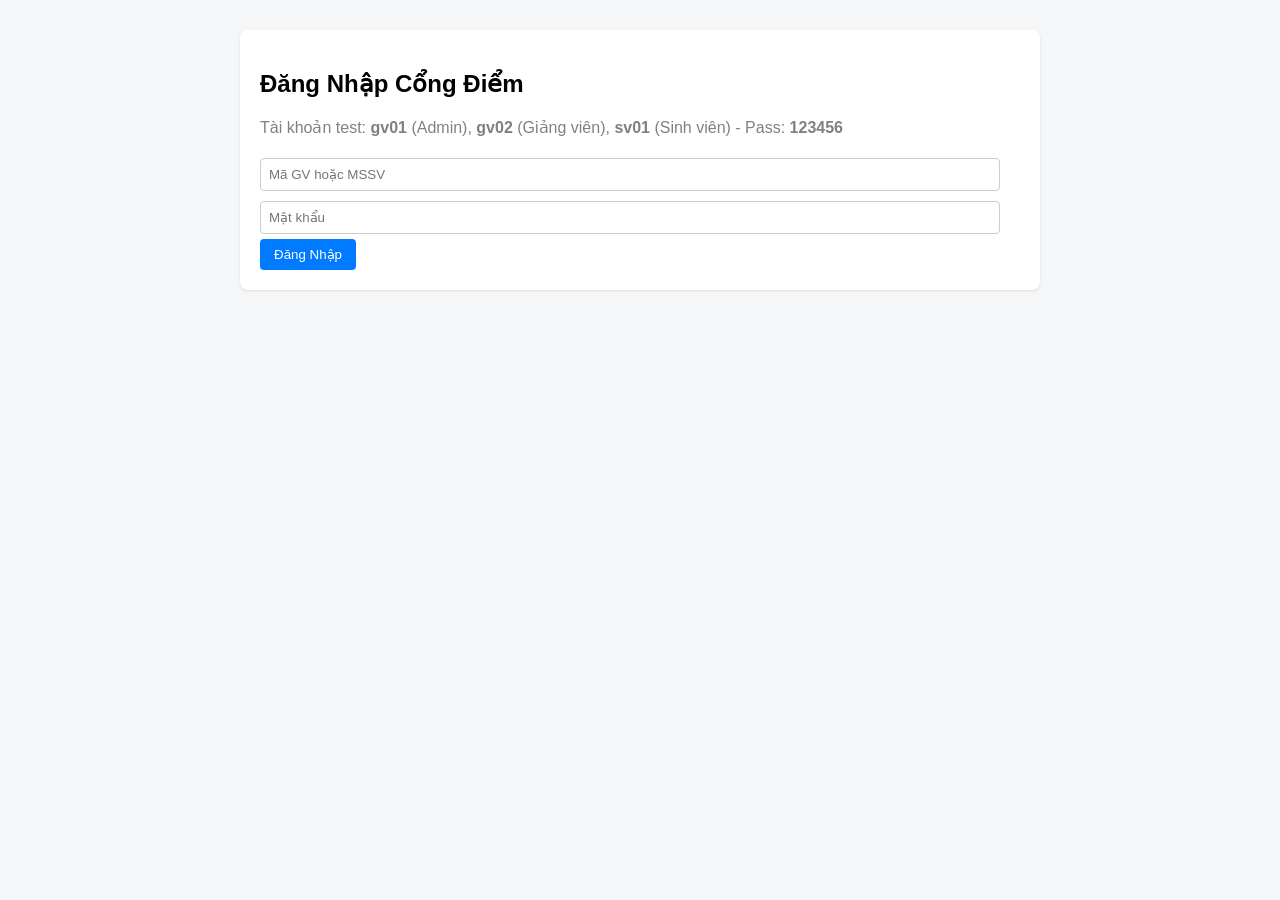
==== templates/index.html @ ce95b980 "haha" ====
<!DOCTYPE html>
<html lang="vi">
<head>
    <meta charset="UTF-8">
    <title>Quản Lý Điểm Sinh Viên</title>
    <style>
        body { font-family: Arial, sans-serif; margin: 30px auto; max-width: 800px; background: #f4f6f8; }
        .the { background: white; padding: 20px; margin-bottom: 20px; border-radius: 8px; box-shadow: 0 1px 3px rgba(0,0,0,0.1); }
        input, select { padding: 8px; margin: 5px 0; border: 1px solid #ccc; border-radius: 4px; }
        button { padding: 8px 14px; background: #007bff; color: white; border: none; border-radius: 4px; cursor: pointer; }
        button:hover { background: #0056b3; }
        .nut-do { background: #dc3545; }
        .nut-do:hover { background: #bd2130; }
        table { width: 100%; border-collapse: collapse; margin-top: 15px; }
        th, td { border: 1px solid #ddd; padding: 10px; text-align: left; }
        th { background: #f8f9fa; }
        .an { display: none; }
        .topbar { display: flex; justify-content: space-between; align-items: center; }
    </style>
</head>
<body>

    <!-- 1. MÀN HÌNH ĐĂNG NHẬP -->
    <div id="box-dang-nhap" class="the">
        <h2>Đăng Nhập Cổng Điểm</h2>
        <p style="color: gray;">Tài khoản test: <b>gv01</b> (Admin), <b>gv02</b> (Giảng viên), <b>sv01</b> (Sinh viên) - Pass: <b>123456</b></p>
        <input type="text" id="tk" placeholder="Mã GV hoặc MSSV" style="width: 95%;"><br>
        <input type="password" id="mk" placeholder="Mật khẩu" style="width: 95%;"><br>
        <button onclick="dangNhap()">Đăng Nhập</button>
    </div>

    <!-- 2. PHẦN HIỂN THỊ SAU KHI ĐĂNG NHẬP -->
    <div id="box-chinh" class="an">
        <div class="the topbar">
            <div>Xin chào: <b id="ten-nguoi-dung"></b> (<span id="vai-tro-hien-thi"></span>)</div>
            <button class="nut-do" onclick="dangXuat()">Đăng Xuất</button>
        </div>

        <!-- Giao diện của Sinh viên -->
        <div id="vung-sinh-vien" class="the an">
            <h3>Bảng Điểm Cá Nhân Của Bạn</h3>
            <table>
                <thead>
                    <tr><th>Mã Môn</th><th>Tên Môn Học</th><th>Điểm Tổng Kết</th></tr>
                </thead>
                <tbody id="bang-diem-sv"></tbody>
            </table>
        </div>

        <!-- Giao diện của Giảng viên -->
        <div id="vung-giang-vien" class="an">
            
            <!-- Chỉ Quản trị viên mới thấy phần Thêm Sinh Viên này -->
            <div id="vung-admin" class="the an">
                <h3>Quản Trị: Thêm Sinh Viên Mới</h3>
                <input type="text" id="admin-ma" placeholder="Mã SV (vd: sv04)">
                <input type="text" id="admin-ten" placeholder="Họ và tên">
                <input type="text" id="admin-lop" placeholder="Lớp">
                <button onclick="adminThemSV()">Thêm</button>

                <h4 style="margin-top: 15px;">Danh Sách Sinh Viên</h4>
                <table>
                    <thead><tr><th>Mã SV</th><th>Họ Tên</th><th>Lớp</th><th>Xóa</th></tr></thead>
                    <tbody id="bang-admin-sv"></tbody>
                </table>
            </div>

            <!-- Giảng viên nào cũng dùng được phần Nhập Điểm này -->
            <div class="the">
                <h3>Vào Điểm Theo Lớp</h3>
                Chọn lớp học:
                <select id="chon-lop" onchange="taiDiemTheoLop()"></select>

                <table>
                    <thead>
                        <tr><th>Mã SV</th><th>Họ Tên</th><th>Điểm (0-10)</th><th>Thao Tác</th></tr>
                    </thead>
                    <tbody id="bang-nhap-diem"></tbody>
                </table>
            </div>

        </div>
    </div>

    <!-- CODE XỬ LÝ FETCH API VỚI .THEN() -->
    <script>
        // 1. ĐĂNG NHẬP
        function dangNhap() {
            var tk = document.getElementById("tk").value;
            var mk = document.getElementById("mk").value;

            fetch("/api/dang-nhap", {
                method: "POST",
                headers: { "Content-Type": "application/json" },
                body: JSON.stringify({ tai_khoan: tk, mat_khau: mk })
            })
            .then(function(res) { return res.json(); })
            .then(function(data) {
                if (data.ok) {
                    hienThiGiaoDien(data);
                } else {
                    alert(data.tin_nhan);
                }
            });
        }

        // 2. ĐĂNG XUẤT
        function dangXuat() {
            fetch("/api/dang-xuat", { method: "POST" })
            .then(function() {
                location.reload();
            });
        }

        // 3. HIỂN THỊ MÀN HÌNH THEO VAI TRÒ
        function hienThiGiaoDien(user) {
            document.getElementById("box-dang-nhap").classList.add("an");
            document.getElementById("box-chinh").classList.remove("an");
            document.getElementById("ten-nguoi-dung").innerText = user.ten;
            document.getElementById("vai-tro-hien-thi").innerText = user.vai_tro;

            if (!user.la_gv) {
                // Là Sinh viên -> Chỉ hiển thị bảng điểm
                document.getElementById("vung-sinh-vien").classList.remove("an");
                taiDiemSinhVien();
            } else {
                // Là Giảng viên
                document.getElementById("vung-giang-vien").classList.remove("an");
                if (user.vai_tro === "quan_tri") {
                    document.getElementById("vung-admin").classList.remove("an");
                    adminTaiDS();
                }
                taiDanhSachLop();
            }
        }

        // 4. SINH VIÊN XEM ĐIỂM
        function taiDiemSinhVien() {
            fetch("/api/sv-xem-diem")
            .then(function(res) { return res.json(); })
            .then(function(danhSach) {
                var tbody = document.getElementById("bang-diem-sv");
                tbody.innerHTML = "";
                danhSach.forEach(function(mon) {
                    tbody.innerHTML += "<tr><td>" + mon.ma_mon + "</td><td>" + mon.ten_mon + "</td><td style='color:blue; font-weight:bold;'>" + mon.diem + "</td></tr>";
                });
            });
        }

        // 5. GIẢNG VIÊN TẢI DANH SÁCH LỚP VÀO SELECT
        function taiDanhSachLop() {
            fetch("/api/gv-lop-hoc")
            .then(function(res) { return res.json(); })
            .then(function(danhSach) {
                var select = document.getElementById("chon-lop");
                select.innerHTML = "<option value=''>-- Chọn lớp --</option>";
                danhSach.forEach(function(lop) {
                    select.innerHTML += "<option value='" + lop.id + "'>" + lop.ma_mon + " - " + lop.ten_mon + "</option>";
                });
            });
        }

        // 6. GIẢNG VIÊN TẢI DANH SÁCH SINH VIÊN ĐỂ NHẬP ĐIỂM
        function taiDiemTheoLop() {
            var lopId = document.getElementById("chon-lop").value;
            if (!lopId) return;

            fetch("/api/gv-bang-diem-lop?lop_id=" + lopId)
            .then(function(res) { return res.json(); })
            .then(function(danhSach) {
                var tbody = document.getElementById("bang-nhap-diem");
                tbody.innerHTML = "";
                danhSach.forEach(function(sv) {
                    tbody.innerHTML += "<tr>" +
                        "<td>" + sv.ma_sv + "</td>" +
                        "<td>" + sv.ten_sv + "</td>" +
                        "<td><input type='number' step='0.1' id='diem-" + sv.sv_id + "' value='" + sv.diem + "' style='width:60px;'></td>" +
                        "<td><button onclick='luuDiem(" + sv.sv_id + ", " + lopId + ")'>Lưu</button></td>" +
                    "</tr>";
                });
            });
        }

        // 7. LƯU ĐIỂM
        function luuDiem(svId, lopId) {
            var diemMoi = document.getElementById("diem-" + svId).value;
            if (diemMoi === "") {
                alert("Hãy nhập điểm!");
                return;
            }

            fetch("/api/gv-luu-diem", {
                method: "POST",
                headers: { "Content-Type": "application/json" },
                body: JSON.stringify({ sv_id: svId, lop_id: lopId, diem: diemMoi })
            })
            .then(function(res) { return res.json(); })
            .then(function(data) {
                alert(data.tin_nhan);
            });
        }

        // 8. ADMIN: TẢI BẢNG VÀ THÊM/XÓA SINH VIÊN
        function adminTaiDS() {
            fetch("/api/admin-sinh-vien")
            .then(function(res) { return res.json(); })
            .then(function(danhSach) {
                var tbody = document.getElementById("bang-admin-sv");
                tbody.innerHTML = "";
                danhSach.forEach(function(sv) {
                    tbody.innerHTML += "<tr>" +
                        "<td>" + sv.ma_sv + "</td>" +
                        "<td>" + sv.name + "</td>" +
                        "<td>" + sv.lop + "</td>" +
                        "<td><button class='nut-do' onclick='adminXoaSV(" + sv.id + ")'>Xóa</button></td>" +
                    "</tr>";
                });
            });
        }

        function adminThemSV() {
            var ma = document.getElementById("admin-ma").value;
            var ten = document.getElementById("admin-ten").value;
            var lop = document.getElementById("admin-lop").value;

            fetch("/api/admin-sinh-vien", {
                method: "POST",
                headers: { "Content-Type": "application/json" },
                body: JSON.stringify({ ma_sv: ma, name: ten, lop: lop })
            })
            .then(function(res) { return res.json(); })
            .then(function(data) {
                alert(data.tin_nhan);
                adminTaiDS();
            });
        }

        function adminXoaSV(id) {
            if (!confirm("Bạn muốn xóa sinh viên này?")) return;
            fetch("/api/admin-sinh-vien?id=" + id, { method: "DELETE" })
            .then(function(res) { return res.json(); })
            .then(function(data) {
                alert(data.tin_nhan);
                adminTaiDS();
            });
        }
    </script>
</body>
</html>
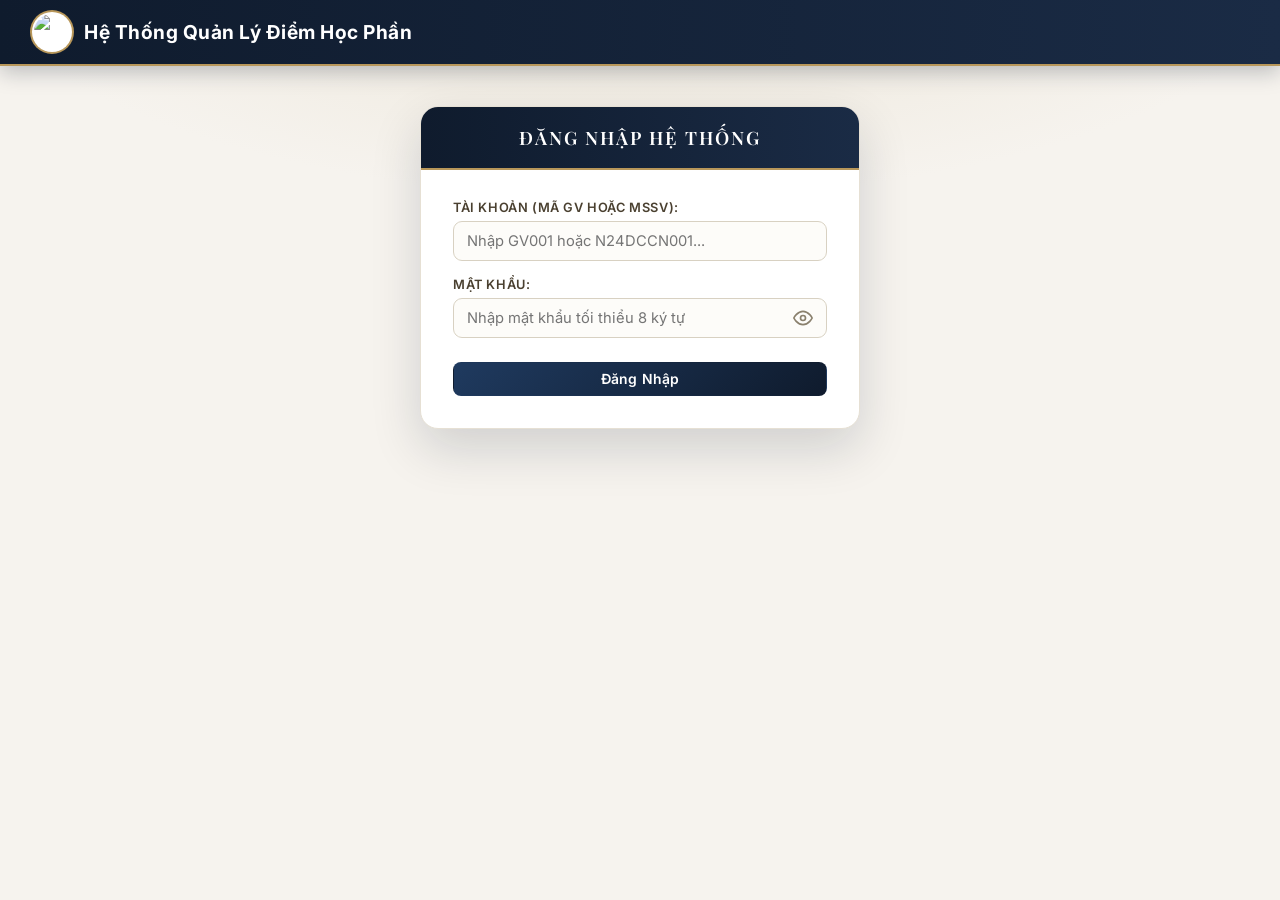
==== commit 5fd982f1: "sua data" ====
--- a/templates/index.html
+++ b/templates/index.html
@@ -2,246 +2,1035 @@
 <html lang="vi">
 <head>
     <meta charset="UTF-8">
-    <title>Quản Lý Điểm Sinh Viên</title>
+    <meta name="viewport" content="width=device-width, initial-scale=1.0">
+    <title>Hệ Thống Quản Lý Điểm Học Phần</title>
+    <link rel="icon" type="image/png" href="/Logo_PTIT_University.png">
+    <link rel="preconnect" href="https://fonts.googleapis.com">
+    <link rel="preconnect" href="https://fonts.gstatic.com" crossorigin>
+    <link href="https://fonts.googleapis.com/css2?family=Inter:wght@400;500;600;700&family=Playfair+Display:wght@600;700&display=swap" rel="stylesheet">
     <style>
-        body { font-family: Arial, sans-serif; margin: 30px auto; max-width: 800px; background: #f4f6f8; }
-        .the { background: white; padding: 20px; margin-bottom: 20px; border-radius: 8px; box-shadow: 0 1px 3px rgba(0,0,0,0.1); }
-        input, select { padding: 8px; margin: 5px 0; border: 1px solid #ccc; border-radius: 4px; }
-        button { padding: 8px 14px; background: #007bff; color: white; border: none; border-radius: 4px; cursor: pointer; }
-        button:hover { background: #0056b3; }
-        .nut-do { background: #dc3545; }
-        .nut-do:hover { background: #bd2130; }
-        table { width: 100%; border-collapse: collapse; margin-top: 15px; }
-        th, td { border: 1px solid #ddd; padding: 10px; text-align: left; }
-        th { background: #f8f9fa; }
-        .an { display: none; }
-        .topbar { display: flex; justify-content: space-between; align-items: center; }
+        :root {
+            --navy: #0f1b2d; --navy-2: #1a2b45; --accent: #1f3a5f; --gold: #b8975a; --gold-2: #d4b87e;
+            --ivory: #f6f3ee; --line: #e6e0d4; --ink: #22262e; --muted: #7a7f89;
+            --serif: "Playfair Display", Georgia, "Times New Roman", serif;
+            --sans: "Inter", -apple-system, BlinkMacSystemFont, "Segoe UI", Roboto, Arial, sans-serif;
+        }
+        * { box-sizing: border-box; margin: 0; padding: 0; font-family: var(--sans); }
+        body { background: radial-gradient(1200px 500px at 50% -100px, #e9e2d3 0%, var(--ivory) 60%); color: var(--ink); min-height: 100vh; -webkit-font-smoothing: antialiased; }
+        h2, h3, .card-header, .navbar-brand, .notice-title { font-family: var(--serif) !important; font-variant-numeric: lining-nums; font-feature-settings: "lnum" 1; letter-spacing: .3px; }
+        h2 { color: var(--navy) !important; }
+
+        /* NAVBAR */
+        .navbar { background: linear-gradient(90deg, var(--navy), var(--navy-2)); color: #fff; padding: 12px 32px; display: flex; justify-content: space-between; align-items: center; gap: 16px; flex-wrap: wrap; border-bottom: 2px solid var(--gold); box-shadow: 0 6px 20px rgba(15,27,45,.25); }
+        .navbar-brand { font-family: var(--serif); font-size: 1.2rem; font-weight: 700; letter-spacing: .5px; display: flex; align-items: center; gap: 12px; }
+        .navbar-logo { width: 40px; height: 40px; object-fit: contain; background: #fff; border-radius: 50%; padding: 2px; box-shadow: 0 0 0 2px var(--gold); }
+        .nav-links, .user-panel { display: flex; gap: 10px; align-items: center; flex-wrap: wrap; }
+        #userTen { color: var(--gold-2); }
+
+        /* NÚT */
+        .btn { padding: 8px 18px; border-radius: 8px; border: 1px solid transparent; font-size: .87rem; font-weight: 600; cursor: pointer; text-decoration: none; display: inline-flex; align-items: center; justify-content: center; gap: 6px; transition: all .2s ease; letter-spacing: .2px; }
+        .btn:hover { transform: translateY(-1px); box-shadow: 0 6px 14px rgba(15,27,45,.18); }
+        .btn:active { transform: translateY(0); }
+        .btn-primary { background: linear-gradient(135deg, var(--accent), var(--navy)); color: #fff; }
+        .btn-success { background: linear-gradient(135deg, #3a8a68, #2a6b50); color: #fff; }
+        .btn-danger { background: linear-gradient(135deg, #b4443c, #8f2f29); color: #fff; }
+        .btn-warning { background: linear-gradient(135deg, var(--gold-2), var(--gold)); color: #241c0b; }
+        .btn-secondary { background: #8a8f99; color: #fff; }
+        .btn-outline-light { border-color: rgba(255,255,255,.4); color: #f4efe3; background: transparent; }
+        .btn-outline-light:hover { background: rgba(255,255,255,.1); }
+        .btn-outline-secondary { border-color: #cfc8b8; color: #4a4f59; background: #fff; }
+        .btn-outline-danger { border-color: #b4443c; color: #b4443c; background: transparent; }
+        .btn-outline-primary { border-color: var(--accent); color: var(--accent); background: transparent; }
+        .btn-sm { padding: 5px 12px; font-size: .78rem; }
+
+        /* BADGE */
+        .badge { padding: 4px 11px; border-radius: 999px; font-size: .72rem; font-weight: 600; display: inline-block; letter-spacing: .3px; }
+        .badge-admin { background: linear-gradient(135deg, var(--gold-2), var(--gold)); color: #241c0b; }
+        .badge-teacher { background: rgba(255,255,255,.16); color: #fff; border: 1px solid rgba(255,255,255,.3); }
+        .badge-student { background: #ece6d8; color: #4a4030; }
+        .badge-active { background: #dcefe5; color: #22694b; }
+        .badge-done { background: #ebe8e1; color: #575a62; }
+
+        .container { max-width: 1200px; margin: 32px auto; padding: 0 20px; }
+
+        /* CARD */
+        .card { background: #fff; border-radius: 14px; box-shadow: 0 8px 28px rgba(15,27,45,.08); margin-bottom: 22px; border: 1px solid var(--line); overflow: hidden; }
+        .card-header { padding: 14px 22px; background: linear-gradient(90deg, var(--navy), var(--navy-2)); color: #fff; font-family: var(--serif); font-size: 1.05rem; font-weight: 600; letter-spacing: .5px; display: flex; justify-content: space-between; align-items: center; border-bottom: 2px solid var(--gold); }
+        .card-body { padding: 22px; }
+        .login-card { border: 1px solid var(--line); box-shadow: 0 20px 50px rgba(15,27,45,.16); border-radius: 18px; }
+        .login-head { justify-content: center; padding: 18px; font-size: 1.15rem; letter-spacing: 2px; }
+        .login-card .card-body { padding: 30px 32px 32px; }
+
+        /* LỚP HỌC */
+        .class-grid { display: grid; grid-template-columns: repeat(auto-fill, minmax(320px, 1fr)); gap: 24px; }
+        .class-card { background: #fff; border: 1px solid var(--line); border-top: 3px solid var(--gold); border-radius: 14px; padding: 24px 22px; text-align: center; box-shadow: 0 6px 20px rgba(15,27,45,.07); cursor: pointer; transition: transform .2s ease, box-shadow .2s ease; }
+        .class-card:hover { transform: translateY(-4px); box-shadow: 0 16px 34px rgba(15,27,45,.15); }
+        .class-card h3 { color: var(--navy) !important; font-size: 1.3rem; font-weight: 700; }
+
+        /* BẢNG */
+        .table-responsive { overflow-x: auto; }
+        table { width: 100%; border-collapse: collapse; font-size: .9rem; text-align: center; }
+        th, td { padding: 13px 14px; border-bottom: 1px solid #eee8db; border-left: 0; border-right: 0; border-top: 0; vertical-align: middle; }
+        thead { background: #f3eee2; }
+        th { font-size: .74rem; text-transform: uppercase; letter-spacing: 1px; color: #5a4d33; font-weight: 700; border-bottom: 2px solid var(--gold-2); }
+        tbody tr { transition: background .15s; }
+        tbody tr:hover { background: #faf7f0; }
+
+        /* INPUT */
+        .form-control, .form-select { padding: 10px 13px; border: 1px solid #d8d1c2; border-radius: 9px; font-size: .92rem; width: 100%; outline: none; background: #fdfcf9; transition: all .2s; }
+        .form-control:focus, .form-select:focus { border-color: var(--gold); box-shadow: 0 0 0 3px rgba(184,151,90,.22); background: #fff; }
+        .password-wrap { position: relative; }
+        .password-wrap .form-control { padding-right: 46px; }
+        .toggle-password { color: #5a4d33; display: flex; align-items: center; justify-content: center; position: absolute; right: 8px; top: 50%; transform: translateY(-50%); border: 0; background: transparent; cursor: pointer; width: 32px; height: 32px; font-size: 1.05rem; opacity: .7; }
+        .toggle-password:hover { opacity: 1; }
+        input[type="password"]::-ms-reveal, input[type="password"]::-ms-clear { display: none !important; }
+        input[type="password"]::-webkit-credentials-auto-fill-button { display: none !important; }
+        .password-rules { margin-top: 8px; font-size: .82rem; line-height: 1.6; }
+        .password-rule { display: block; }
+        .password-rule.valid { color: #2a7a56; font-weight: 600; }
+        .password-rule.invalid { color: #b4443c; font-weight: 600; }
+        .password-rule::before { content: "✗ "; }
+        .password-rule.valid::before { content: "✓ "; }
+        .grade-input { width: 84px; text-align: center; font-weight: 700; margin: 0 auto; display: block; }
+
+        /* MODAL */
+        .modal-overlay { position: fixed; inset: 0; background: rgba(15,27,45,.55); backdrop-filter: blur(4px); display: flex; align-items: center; justify-content: center; z-index: 1000; animation: fadeIn .2s ease; }
+        .modal-box { background: #fff; width: 90%; max-width: 480px; border-radius: 16px; overflow: hidden; box-shadow: 0 24px 60px rgba(0,0,0,.35); animation: popIn .25s ease; }
+        .modal-header { padding: 15px 22px; background: linear-gradient(90deg, var(--navy), var(--navy-2)); color: #fff; display: flex; justify-content: space-between; align-items: center; font-family: var(--serif); font-weight: 600; border-bottom: 2px solid var(--gold); }
+        .modal-close { background: none; border: none; color: #fff; font-size: 1.4rem; cursor: pointer; }
+        .modal-body { padding: 22px; }
+        .modal-footer { padding: 14px 22px; background: #faf7f0; border-top: 1px solid var(--line); display: flex; justify-content: flex-end; gap: 10px; }
+        .form-group { margin-bottom: 16px; text-align: left; }
+        .form-group label { display: block; margin-bottom: 6px; font-weight: 600; font-size: .8rem; color: #4a4030; text-transform: uppercase; letter-spacing: .6px; }
+        .d-none { display: none !important; }
+
+        /* THÔNG BÁO */
+        .notice-box { max-width: 400px; text-align: center; padding: 30px 28px 24px; border-top: 4px solid var(--gold); }
+        .notice-icon { width: 58px; height: 58px; border-radius: 50%; margin: 0 auto 14px; display: flex; align-items: center; justify-content: center; font-size: 1.6rem; font-weight: 700; color: #fff; background: var(--accent); box-shadow: 0 6px 16px rgba(15,27,45,.25); }
+        .notice-icon.success { background: linear-gradient(135deg, #3a8a68, #2a6b50); }
+        .notice-icon.error { background: linear-gradient(135deg, #c4544b, #8f2f29); }
+        .notice-icon.info { background: linear-gradient(135deg, var(--accent), var(--navy)); }
+        .notice-title { font-family: var(--serif); font-size: 1.3rem; font-weight: 700; color: var(--navy); letter-spacing: 1.5px; margin-bottom: 8px; }
+        .notice-msg { color: #4b505a; font-size: .95rem; line-height: 1.6; margin-bottom: 22px; }
+        .notice-actions { display: flex; gap: 10px; justify-content: center; }
+        .notice-actions .btn { min-width: 110px; }
+        @keyframes fadeIn { from { opacity: 0; } to { opacity: 1; } }
+        @keyframes popIn { from { opacity: 0; transform: translateY(12px) scale(.97); } to { opacity: 1; transform: none; } }
     </style>
 </head>
 <body>
 
-    <!-- 1. MÀN HÌNH ĐĂNG NHẬP -->
-    <div id="box-dang-nhap" class="the">
-        <h2>Đăng Nhập Cổng Điểm</h2>
-        <p style="color: gray;">Tài khoản test: <b>gv01</b> (Admin), <b>gv02</b> (Giảng viên), <b>sv01</b> (Sinh viên) - Pass: <b>123456</b></p>
-        <input type="text" id="tk" placeholder="Mã GV hoặc MSSV" style="width: 95%;"><br>
-        <input type="password" id="mk" placeholder="Mật khẩu" style="width: 95%;"><br>
-        <button onclick="dangNhap()">Đăng Nhập</button>
-    </div>
-
-    <!-- 2. PHẦN HIỂN THỊ SAU KHI ĐĂNG NHẬP -->
-    <div id="box-chinh" class="an">
-        <div class="the topbar">
-            <div>Xin chào: <b id="ten-nguoi-dung"></b> (<span id="vai-tro-hien-thi"></span>)</div>
-            <button class="nut-do" onclick="dangXuat()">Đăng Xuất</button>
+    <!-- NAVBAR DÙNG CHUNG -->
+    <header class="navbar">
+        <span class="navbar-brand">
+            <img src="/Logo_PTIT_University.png" alt="Logo PTIT" class="navbar-logo">
+            <span>Hệ Thống Quản Lý Điểm Học Phần</span>
+        </span>
+
+        <!-- Menu chức năng cho Admin (Đã bỏ phân công giảng dạy) -->
+        <nav id="navAdminControls" class="nav-links d-none">
+            <button class="btn btn-outline-light btn-sm" onclick="chuyenManHinh('viewDanhSachLop'); taiDanhSachLop();">Lớp Học Của Tôi</button>
+            <button class="btn btn-warning btn-sm" onclick="chuyenManHinh('viewQuanLyMonHoc'); taiDanhSachMonHoc();">Quản Lý Môn Học</button>
+            <button class="btn btn-warning btn-sm" onclick="chuyenManHinh('viewQuanLyLopHoc'); taiDanhSachQuanLyLop();">Quản Lý Lớp Học</button>
+        </nav>
+
+        <div id="userHeader" class="user-panel d-none">
+            <span id="userTen" style="font-weight: 600;"></span>
+            <span id="userBadge" class="badge"></span>
+            <button class="btn btn-outline-light btn-sm" onclick="moModal('modalDoiMatKhau')">Đổi mật khẩu</button>
+            <button class="btn btn-danger btn-sm" onclick="dangXuat()">Đăng Xuất</button>
         </div>
-
-        <!-- Giao diện của Sinh viên -->
-        <div id="vung-sinh-vien" class="the an">
-            <h3>Bảng Điểm Cá Nhân Của Bạn</h3>
-            <table>
-                <thead>
-                    <tr><th>Mã Môn</th><th>Tên Môn Học</th><th>Điểm Tổng Kết</th></tr>
-                </thead>
-                <tbody id="bang-diem-sv"></tbody>
-            </table>
-        </div>
-
-        <!-- Giao diện của Giảng viên -->
-        <div id="vung-giang-vien" class="an">
-            
-            <!-- Chỉ Quản trị viên mới thấy phần Thêm Sinh Viên này -->
-            <div id="vung-admin" class="the an">
-                <h3>Quản Trị: Thêm Sinh Viên Mới</h3>
-                <input type="text" id="admin-ma" placeholder="Mã SV (vd: sv04)">
-                <input type="text" id="admin-ten" placeholder="Họ và tên">
-                <input type="text" id="admin-lop" placeholder="Lớp">
-                <button onclick="adminThemSV()">Thêm</button>
-
-                <h4 style="margin-top: 15px;">Danh Sách Sinh Viên</h4>
-                <table>
-                    <thead><tr><th>Mã SV</th><th>Họ Tên</th><th>Lớp</th><th>Xóa</th></tr></thead>
-                    <tbody id="bang-admin-sv"></tbody>
-                </table>
-            </div>
-
-            <!-- Giảng viên nào cũng dùng được phần Nhập Điểm này -->
-            <div class="the">
-                <h3>Vào Điểm Theo Lớp</h3>
-                Chọn lớp học:
-                <select id="chon-lop" onchange="taiDiemTheoLop()"></select>
-
-                <table>
-                    <thead>
-                        <tr><th>Mã SV</th><th>Họ Tên</th><th>Điểm (0-10)</th><th>Thao Tác</th></tr>
-                    </thead>
-                    <tbody id="bang-nhap-diem"></tbody>
-                </table>
-            </div>
-
+    </header>
+
+    <main class="container">
+
+        <!-- 1. MÀN HÌNH ĐĂNG NHẬP -->
+        <section id="viewLogin" style="max-width: 440px; margin: 40px auto 0;">
+            <div class="card login-card">
+                <div class="card-header login-head">
+                    ĐĂNG NHẬP HỆ THỐNG
+                </div>
+                <div class="card-body">
+<form id="formDangNhap">
+                        <div class="form-group">
+                            <label>Tài khoản (Mã GV hoặc MSSV):</label>
+                            <input type="text" id="loginTk" class="form-control" placeholder="Nhập GV001 hoặc N24DCCN001..." required>
+                        </div>
+                        <div class="form-group">
+                            <label>Mật khẩu:</label>
+                            <div class="password-wrap">
+                                <input type="password" id="loginMk" class="form-control" placeholder="Nhập mật khẩu tối thiểu 8 ký tự" required>
+                                <button type="button" class="toggle-password" onclick="togglePassword('loginMk', this)" aria-label="Hiện mật khẩu"><svg viewBox="0 0 24 24" width="20" height="20" fill="none" stroke="currentColor" stroke-width="2" stroke-linecap="round" stroke-linejoin="round"><path d="M1 12s4-8 11-8 11 8 11 8-4 8-11 8-11-8-11-8z"/><circle cx="12" cy="12" r="3"/></svg></button>
+                            </div>
+                        </div>
+                        <button type="submit" class="btn btn-primary" style="width: 100%; margin-top: 8px;">Đăng Nhập</button>
+                    </form>
+                </div>
+            </div>
+        </section>
+
+        <!-- 2. MÀN HÌNH SINH VIÊN (CHỈ XEM ĐIỂM) -->
+        <section id="viewSinhVien" class="d-none">
+            <div class="card" style="border-left: 5px solid var(--accent);">
+                <div class="card-body">
+                    <h2 id="svHoTenTitle" style="color: var(--accent); margin-bottom: 6px;"></h2>
+                    <p style="color: var(--muted); font-size: 0.9rem;">
+                        MSSV: <strong id="svMssv"></strong> | Lớp: <span id="svLop" class="badge badge-student"></span>
+                    </p>
+                </div>
+            </div>
+
+            <div class="card">
+                <div class="card-header">Bảng Điểm Cá Nhân Tích Lũy</div>
+                <div class="table-responsive">
+                    <table>
+                        <thead>
+                            <tr>
+                                <th>Mã Môn</th>
+                                <th style="text-align: left;">Tên Môn Học</th>
+                                <th>Số TC</th>
+                                <th>Quá Trình (40%)</th>
+                                <th>Cuối Kỳ (60%)</th>
+                                <th>Tổng Kết</th>
+                                <th>Xếp Loại</th>
+                            </tr>
+                        </thead>
+                        <tbody id="bangDiemSvBody"></tbody>
+                    </table>
+                </div>
+            </div>
+        </section>
+
+        <!-- 3. MÀN HÌNH DANH SÁCH LỚP PHỤ TRÁCH -->
+        <section id="viewDanhSachLop" class="d-none">
+            <div style="text-align: center; margin-bottom: 24px;">
+                <h2 style="color: var(--accent); margin-bottom: 6px;">DANH SÁCH LỚP HỌC PHẦN PHỤ TRÁCH</h2>
+                <p style="color: var(--muted); font-size: 0.9rem;">Các lớp học phần bạn trực tiếp được phân công giảng dạy.</p>
+                <p style="margin-top: 6px;"><span class="badge badge-active">Học kỳ hiện tại: <b id="hocKyHienTai">...</b></span></p>
+            </div>
+            <div id="classList" class="class-grid"></div>
+        </section>
+
+        <!-- 4. SỔ ĐIỂM CHI TIẾT (CÓ TÌM KIẾM SINH VIÊN TỨC THỜI) -->
+        <section id="viewSoDiemLop" class="d-none">
+            <div style="margin-bottom: 14px;">
+                <button class="btn btn-outline-secondary btn-sm" onclick="quayLaiDanhSach()">
+                    ← Quay lại danh sách lớp
+                </button>
+            </div>
+
+            <div class="card" style="border-top: 3px solid var(--accent);">
+                <div class="card-body" style="display: flex; justify-content: space-between; align-items: center; flex-wrap: wrap; gap: 12px;">
+                    <div>
+                        <h2 style="color: var(--accent); margin-bottom: 4px;">Lớp: <span id="labelMaLop"></span></h2>
+                        <span class="badge badge-student" id="labelSiSo">0 Sinh viên</span>
+                        <span id="badgeTrangThaiLop" class="badge"></span>
+                    </div>
+                    <div style="display: flex; align-items: center; gap: 8px;">
+                        <label style="font-weight: 600; font-size: 0.9rem;">Môn Học:</label>
+                        <select id="selectMonHoc" class="form-select" style="width: auto; font-weight: 600;" onchange="doiMonHoc()"></select>
+                    </div>
+                </div>
+            </div>
+
+            <!-- THANH TÌM KIẾM SINH VIÊN TỨC THỜI TRONG LỚP -->
+            <div class="card" style="margin-bottom: 14px;">
+                <div class="card-body" style="padding: 10px 16px; display: flex; justify-content: space-between; align-items: center; flex-wrap: wrap; gap: 10px;">
+                    <div style="display: flex; gap: 8px; width: 100%; max-width: 480px;">
+                        <input type="text" id="searchInput" class="form-control"
+                               placeholder="Tìm nhanh sinh viên theo MSSV hoặc Họ tên..." oninput="timKiemSinhVien()">
+                    </div>
+                    <div style="font-size: 0.85rem; color: var(--muted);">
+                        Đang hiển thị: <b id="countHienThi" style="color: var(--accent);">0</b> sinh viên
+                    </div>
+                </div>
+            </div>
+
+            <!-- BẢNG NHẬP ĐIỂM -->
+            <div class="card">
+                <div class="card-header">
+                    <span>Sổ Điểm: <span id="labelTenMon"></span></span>
+                    <button id="btnLuuDiemTop" class="btn btn-warning btn-sm d-none" onclick="luuDiem()">Lưu Bảng Điểm</button>
+                </div>
+                <div class="table-responsive">
+                    <table>
+                        <thead>
+                            <tr>
+                                <th style="width: 50px;">STT</th>
+                                <th style="width: 140px;">MSSV</th>
+                                <th style="text-align: left;">Họ và Tên</th>
+                                <th id="thQuaTrinh" style="width: 130px;">Quá Trình (40%)</th>
+                                <th id="thCuoiKy" style="width: 130px;">Cuối Kỳ (60%)</th>
+                                <th style="width: 100px;">Tổng Kết</th>
+                                <th style="width: 110px;">Xếp Loại</th>
+                            </tr>
+                        </thead>
+                        <tbody id="studentTableBody"></tbody>
+                    </table>
+                </div>
+                <div style="padding: 12px 18px; text-align: right; background: #f8f9fa; border-top: 1px solid #dee2e6;">
+                    <button id="btnLuuDiemBottom" class="btn btn-warning d-none" onclick="luuDiem()">Lưu Bảng Điểm</button>
+                </div>
+            </div>
+        </section>
+
+        <!-- 5. ADMIN: QUẢN LÝ MÔN HỌC (CRUD) -->
+        <section id="viewQuanLyMonHoc" class="d-none">
+            <div style="display: flex; justify-content: space-between; align-items: center; margin-bottom: 14px;">
+                <h2 style="color: var(--accent);">Quản Lý Danh Mục Môn Học</h2>
+                <button class="btn btn-success" onclick="moModalThemMon()">+ Thêm Môn Học Mới</button>
+            </div>
+            <div class="card">
+                <div class="table-responsive">
+                    <table>
+                        <thead>
+                            <tr>
+                                <th>Mã Môn</th>
+                                <th style="text-align: left;">Tên Môn Học</th>
+                                <th>Số Tín Chỉ</th>
+                                <th>Hành Động</th>
+                            </tr>
+                        </thead>
+                        <tbody id="monHocTableBody"></tbody>
+                    </table>
+                </div>
+            </div>
+        </section>
+
+        <!-- 6. ADMIN: QUẢN LÝ ĐIỂM TẤT CẢ LỚP HỌC PHẦN -->
+        <section id="viewQuanLyLopHoc" class="d-none">
+            <div style="display: flex; justify-content: space-between; align-items: center; margin-bottom: 14px; gap: 12px; flex-wrap: wrap;">
+                <h2 style="color: var(--accent);">Quản Lý Điểm Tất Cả Lớp Học Phần</h2>
+                <input type="text" id="searchQuanLyLop" class="form-control" style="max-width: 360px;"
+                       placeholder="Tìm theo mã lớp, môn học hoặc giảng viên..." oninput="locQuanLyLop()">
+            </div>
+            <div class="card">
+                <div class="table-responsive">
+                    <table>
+                        <thead>
+                            <tr>
+                                <th>Mã Lớp</th>
+                                <th style="text-align: left;">Môn Học</th>
+                                <th style="text-align: left;">Giảng Viên Phụ Trách</th>
+                                <th>Học Kỳ</th>
+                                <th>Trạng Thái</th>
+                                <th>Sĩ Số</th>
+                                <th>Hành Động</th>
+                            </tr>
+                        </thead>
+                        <tbody id="lopHocTableBody"></tbody>
+                    </table>
+                </div>
+            </div>
+        </section>
+
+    </main>
+
+    <!-- ==================== CÁC MODAL THUẦN JAVASCRIPT ==================== -->
+
+    <!-- MODAL MÔN HỌC -->
+    <div id="modalMonHoc" class="modal-overlay d-none">
+        <div class="modal-box">
+            <form id="formMonHoc">
+                <input type="hidden" id="monId">
+                <div class="modal-header">
+                    <span id="modalMonTitle">Thêm Môn Học</span>
+                    <button type="button" class="modal-close" onclick="dongModal('modalMonHoc')">&times;</button>
+                </div>
+                <div class="modal-body">
+                    <div class="form-group">
+                        <label>Mã môn học:</label>
+                        <input type="text" id="monMa" class="form-control" required>
+                    </div>
+                    <div class="form-group">
+                        <label>Tên môn học:</label>
+                        <input type="text" id="monTen" class="form-control" required>
+                    </div>
+                    <div class="form-group">
+                        <label>Số tín chỉ:</label>
+                        <input type="number" id="monSoTc" class="form-control" value="3" min="1" max="10" required>
+                    </div>
+                </div>
+                <div class="modal-footer">
+                    <button type="button" class="btn btn-secondary" onclick="dongModal('modalMonHoc')">Hủy</button>
+                    <button type="submit" class="btn btn-primary">Lưu Lại</button>
+                </div>
+            </form>
         </div>
     </div>
 
-    <!-- CODE XỬ LÝ FETCH API VỚI .THEN() -->
+    <!-- MODAL ĐỔI MẬT KHẨU -->
+    <div id="modalDoiMatKhau" class="modal-overlay d-none">
+        <div class="modal-box">
+            <form id="formDoiMatKhau">
+                <div class="modal-header">
+                    <span>Đổi mật khẩu</span>
+                    <button type="button" class="modal-close" onclick="dongModal('modalDoiMatKhau')">&times;</button>
+                </div>
+                <div class="modal-body">
+                    <div class="form-group">
+                        <label>Mật khẩu hiện tại:</label>
+                        <div class="password-wrap">
+                            <input type="password" id="mkCu" class="form-control" autocomplete="current-password" required>
+                            <button type="button" class="toggle-password" onclick="togglePassword('mkCu', this)" aria-label="Hiện mật khẩu"><svg viewBox="0 0 24 24" width="20" height="20" fill="none" stroke="currentColor" stroke-width="2" stroke-linecap="round" stroke-linejoin="round"><path d="M1 12s4-8 11-8 11 8 11 8-4 8-11 8-11-8-11-8z"/><circle cx="12" cy="12" r="3"/></svg></button>
+                        </div>
+                    </div>
+                    <div class="form-group">
+                        <label>Mật khẩu mới:</label>
+                        <div class="password-wrap">
+                            <input type="password" id="mkMoi" class="form-control" minlength="8" autocomplete="new-password" required>
+                            <button type="button" class="toggle-password" onclick="togglePassword('mkMoi', this)" aria-label="Hiện mật khẩu"><svg viewBox="0 0 24 24" width="20" height="20" fill="none" stroke="currentColor" stroke-width="2" stroke-linecap="round" stroke-linejoin="round"><path d="M1 12s4-8 11-8 11 8 11 8-4 8-11 8-11-8-11-8z"/><circle cx="12" cy="12" r="3"/></svg></button>
+                        </div>
+                        <div id="passwordRules" class="password-rules" aria-live="polite">
+                            <span class="password-rule invalid" data-rule="length">Ít nhất 8 ký tự</span>
+                            <span class="password-rule invalid" data-rule="upper">Có chữ Hoa</span>
+                            <span class="password-rule invalid" data-rule="lower">Có chữ thường</span>
+                            <span class="password-rule invalid" data-rule="number">Có số</span>
+                            <span class="password-rule invalid" data-rule="special">Có ký tự đặc biệt</span>
+                        </div>
+                    </div>
+                    <div class="form-group">
+                        <label>Nhập lại mật khẩu mới:</label>
+                        <div class="password-wrap">
+                            <input type="password" id="mkMoiXacNhan" class="form-control" autocomplete="new-password" required>
+                            <button type="button" class="toggle-password" onclick="togglePassword('mkMoiXacNhan', this)" aria-label="Hiện mật khẩu"><svg viewBox="0 0 24 24" width="20" height="20" fill="none" stroke="currentColor" stroke-width="2" stroke-linecap="round" stroke-linejoin="round"><path d="M1 12s4-8 11-8 11 8 11 8-4 8-11 8-11-8-11-8z"/><circle cx="12" cy="12" r="3"/></svg></button>
+                        </div>
+                    </div>
+                </div>
+                <div class="modal-footer">
+                    <button type="button" class="btn btn-secondary" onclick="dongModal('modalDoiMatKhau')">Hủy</button>
+                    <button type="submit" class="btn btn-primary">Đổi mật khẩu</button>
+                </div>
+            </form>
+        </div>
+    </div>
+
+    <!-- THÔNG BÁO / XÁC NHẬN -->
+    <div id="modalThongBao" class="modal-overlay d-none" style="z-index: 2000;">
+        <div class="modal-box notice-box">
+            <div id="noticeIcon" class="notice-icon info">i</div>
+            <div class="notice-title">THÔNG BÁO!</div>
+            <div id="noticeMsg" class="notice-msg"></div>
+            <div class="notice-actions">
+                <button type="button" id="noticeCancel" class="btn btn-outline-secondary d-none">Hủy</button>
+                <button type="button" id="noticeOk" class="btn btn-primary">Đồng ý</button>
+            </div>
+        </div>
+    </div>
+
+    <!-- JAVASCRIPT THUẦN GIAO TIẾP VỚI FLASK API -->
     <script>
-        // 1. ĐĂNG NHẬP
-        function dangNhap() {
-            var tk = document.getElementById("tk").value;
-            var mk = document.getElementById("mk").value;
+        // ===== THÔNG BÁO TÙY CHỈNH (thay alert/confirm mặc định của trình duyệt) =====
+        let _noticeDone = null;
+        function _hienThongBao(msg, loai, hoi) {
+            return new Promise(resolve => {
+                if (!loai) {
+                    loai = /thành công|Đã (lưu|xóa|hủy|đăng xuất)/i.test(msg) ? "success"
+                         : /không|lỗi|sai|chưa|phải|hãy/i.test(msg) ? "error" : "info";
+                }
+                const icon = document.getElementById("noticeIcon");
+                icon.className = "notice-icon " + (hoi ? "info" : loai);
+                icon.textContent = hoi ? "?" : ({ success: "✓", error: "!", info: "i" }[loai]);
+                document.getElementById("noticeMsg").textContent = msg;
+                document.getElementById("noticeCancel").classList.toggle("d-none", !hoi);
+                document.getElementById("noticeOk").textContent = hoi ? "Xác nhận" : "Đồng ý";
+                _noticeDone = v => { _noticeDone = null; dongModal("modalThongBao"); resolve(v); };
+                moModal("modalThongBao");
+                document.getElementById("noticeOk").focus();
+            });
+        }
+        function thongBao(msg, loai) { return _hienThongBao(String(msg ?? ""), loai, false); }
+        function xacNhan(msg) { return _hienThongBao(String(msg ?? ""), "info", true); }
+        document.getElementById("noticeOk").addEventListener("click", () => _noticeDone && _noticeDone(true));
+        document.getElementById("noticeCancel").addEventListener("click", () => _noticeDone && _noticeDone(false));
+        document.addEventListener("keydown", e => { if (e.key === "Escape" && _noticeDone) _noticeDone(false); });
+        // ===== HẾT PHẦN THÔNG BÁO =====
+
+        let currentUser = null;
+        let currentLop = null;
+        let xemTatCa = false;   // true khi Admin mở sổ điểm từ menu QL Lớp Học
+        let currentMonId = null;
+        let studentsList = [];
+        let subjectsList = [];
+        let coQuyenSua = false;
+        function tyLeMonHienTai() {
+            const m = subjectsList.find(x => String(x.id) === String(currentMonId));
+            return { qt: m ? m.ty_le_qt : 0.4, ck: m ? m.ty_le_ck : 0.6 };
+        }
+
+        function esc(s) {
+            return String(s ?? "").replace(/[&<>"']/g, c => ({
+                "&": "&amp;", "<": "&lt;", ">": "&gt;", '"': "&quot;", "'": "&#39;"
+            }[c]));
+        }
+
+        window.addEventListener("DOMContentLoaded", function() {
+            fetch("/api/me")
+                .then(res => res.json())
+                .then(data => {
+                    if (data.authenticated) {
+                        currentUser = data.user;
+                        hienThiHocKy(data.hoc_ky);
+                        hienThiGiaoDienNguoiDung();
+                    } else {
+                        chuyenManHinh("viewLogin");
+                    }
+                });
+        });
+
+        function chuyenManHinh(viewId) {
+            ["viewLogin", "viewSinhVien", "viewDanhSachLop", "viewSoDiemLop", "viewQuanLyMonHoc", "viewQuanLyLopHoc"].forEach(id => {
+                document.getElementById(id).classList.add("d-none");
+            });
+            document.getElementById(viewId).classList.remove("d-none");
+        }
+
+        function hienThiHocKy(hk) {
+            if (hk) document.getElementById("hocKyHienTai").textContent = hk.nhan;
+        }
+
+        function badgeTrangThai(tt, extra = "") {
+            if (tt === "HOAN_THANH") return `<span class="badge badge-done" ${extra}>Đã hoàn thành</span>`;
+            if (tt === "CHUA_BAT_DAU") return `<span class="badge badge-done" ${extra}>Chưa bắt đầu (Chỉ xem)</span>`;
+            return `<span class="badge badge-active" ${extra}>Đang giảng dạy</span>`;
+        }
+
+        function dongModal(modalId) {
+            document.getElementById(modalId).classList.add("d-none");
+        }
+
+        function moModal(modalId) {
+            document.getElementById(modalId).classList.remove("d-none");
+        }
+
+        function hienThiGiaoDienNguoiDung() {
+            document.getElementById("userHeader").classList.remove("d-none");
+            document.getElementById("userTen").textContent = currentUser.ho_ten;
+
+            if (currentUser.vai_tro !== "SINH_VIEN") {
+                const isAdmin = currentUser.is_admin;
+                document.getElementById("userBadge").textContent = isAdmin ? "(Quyền Admin)" : "Giảng viên";
+                document.getElementById("userBadge").className = isAdmin ? "badge badge-admin" : "badge badge-teacher";
+
+                if (isAdmin) {
+                    document.getElementById("navAdminControls").classList.remove("d-none");
+                } else {
+                    document.getElementById("navAdminControls").classList.add("d-none");
+                }
+
+                chuyenManHinh("viewDanhSachLop");
+                taiDanhSachLop();
+            } else {
+                document.getElementById("userBadge").textContent = "Sinh viên";
+                document.getElementById("userBadge").className = "badge badge-student";
+                document.getElementById("navAdminControls").classList.add("d-none");
+                chuyenManHinh("viewSinhVien");
+                taiDiemSinhVien();
+            }
+        }
+
+        // HIỆN / ẨN MẬT KHẨU
+        const EYE_SVG = `<svg viewBox="0 0 24 24" width="20" height="20" fill="none" stroke="currentColor" stroke-width="2" stroke-linecap="round" stroke-linejoin="round"><path d="M1 12s4-8 11-8 11 8 11 8-4 8-11 8-11-8-11-8z"/><circle cx="12" cy="12" r="3"/></svg>`;
+        const EYE_OFF_SVG = `<svg viewBox="0 0 24 24" width="20" height="20" fill="none" stroke="currentColor" stroke-width="2" stroke-linecap="round" stroke-linejoin="round"><path d="M17.94 17.94A10.07 10.07 0 0 1 12 20c-7 0-11-8-11-8a18.45 18.45 0 0 1 5.06-5.94M9.9 4.24A9.12 9.12 0 0 1 12 4c7 0 11 8 11 8a18.5 18.5 0 0 1-2.16 3.19m-6.72-1.07a3 3 0 1 1-4.24-4.24"/><line x1="1" y1="1" x2="23" y2="23"/></svg>`;
+        function togglePassword(inputId, button) {
+            const input = document.getElementById(inputId);
+            if (!input) return;
+            const isPassword = input.type === "password";
+            input.type = isPassword ? "text" : "password";
+            button.innerHTML = isPassword ? EYE_OFF_SVG : EYE_SVG;
+            button.setAttribute("aria-label", isPassword ? "Ẩn mật khẩu" : "Hiện mật khẩu");
+        }
+
+        // KIỂM TRA MẬT KHẨU MỚI THEO TỪNG ĐIỀU KIỆN
+        function capNhatQuyTacMatKhau() {
+            const mk = document.getElementById("mkMoi").value;
+            const checks = {
+                length: mk.length >= 8,
+                upper: /[A-Z]/.test(mk),
+                lower: /[a-z]/.test(mk),
+                number: /\d/.test(mk),
+                special: /[^A-Za-z0-9]/.test(mk)
+            };
+            document.querySelectorAll("#passwordRules .password-rule").forEach(el => {
+                const ok = checks[el.dataset.rule];
+                el.classList.toggle("valid", ok);
+                el.classList.toggle("invalid", !ok);
+            });
+            return Object.values(checks).every(Boolean);
+        }
+
+        document.getElementById("mkMoi").addEventListener("input", capNhatQuyTacMatKhau);
+
+        // ĐĂNG NHẬP
+        document.getElementById("formDangNhap").addEventListener("submit", function(e) {
+            e.preventDefault();
+
+            const tk = document.getElementById("loginTk").value.trim();
+            const mk = document.getElementById("loginMk").value.trim();
+
+            if (!tk || !mk) {
+                thongBao("Vui lòng nhập đầy đủ tài khoản và mật khẩu!");
+                return;
+            }
+
+            console.log("Đang gửi đăng nhập:", { tai_khoan: tk, mat_khau: mk });
 
             fetch("/api/dang-nhap", {
                 method: "POST",
-                headers: { "Content-Type": "application/json" },
+                headers: { 
+                    "Content-Type": "application/json",
+                    "Accept": "application/json"
+                },
                 body: JSON.stringify({ tai_khoan: tk, mat_khau: mk })
             })
-            .then(function(res) { return res.json(); })
-            .then(function(data) {
-                if (data.ok) {
-                    hienThiGiaoDien(data);
+            .then(function(res) {
+                return res.json().then(function(data) {
+                    return { status: res.status, data: data };
+                });
+            })
+            .then(function(resObj) {
+                console.log("Kết quả từ server:", resObj);
+                if (resObj.status !== 200) {
+                    thongBao(resObj.data.message || "Tài khoản hoặc mật khẩu không chính xác.");
                 } else {
-                    alert(data.tin_nhan);
+                    currentUser = resObj.data.user;
+                    hienThiHocKy(resObj.data.hoc_ky);
+                    hienThiGiaoDienNguoiDung();
                 }
+            })
+            .catch(function(err) {
+                console.error("Lỗi kết nối:", err);
+                thongBao("Không thể kết nối đến máy chủ Flask. Hãy kiểm tra xem server Python có đang chạy không!");
             });
-        }
-
-        // 2. ĐĂNG XUẤT
+        });
         function dangXuat() {
-            fetch("/api/dang-xuat", { method: "POST" })
-            .then(function() {
-                location.reload();
+            fetch("/api/dang-xuat", { method: "POST" }).then(() => location.reload());
+        }
+
+        // ĐỔI MẬT KHẨU
+        document.getElementById("formDoiMatKhau").addEventListener("submit", function(e) {
+            e.preventDefault();
+
+            const mkCu = document.getElementById("mkCu").value;
+            const mkMoi = document.getElementById("mkMoi").value;
+            const mkMoiXacNhan = document.getElementById("mkMoiXacNhan").value;
+
+            if (mkMoi !== mkMoiXacNhan) {
+                thongBao("Mật khẩu mới và mật khẩu xác nhận không khớp.");
+                return;
+            }
+
+            const quyTacMatKhauHopLe = capNhatQuyTacMatKhau();
+            if (!quyTacMatKhauHopLe) {
+                thongBao("Mật khẩu mới phải có ít nhất 8 ký tự, gồm chữ Hoa, chữ thường, số và ký tự đặc biệt.");
+                return;
+            }
+
+            fetch("/api/doi-mat-khau", {
+                method: "POST",
+                headers: { "Content-Type": "application/json" },
+                body: JSON.stringify({ mk_cu: mkCu, mk_moi: mkMoi })
+            })
+            .then(res => res.json().then(data => ({ status: res.status, data })))
+            .then(result => {
+                if (result.status !== 200) {
+                    thongBao(result.data.message || "Không thể đổi mật khẩu.");
+                    return;
+                }
+
+                dongModal("modalDoiMatKhau");
+                document.getElementById("formDoiMatKhau").reset();
+                thongBao(result.data.message || "Đổi mật khẩu thành công!");
+            })
+            .catch(() => {
+                thongBao("Không thể kết nối đến máy chủ Flask.");
             });
-        }
-
-        // 3. HIỂN THỊ MÀN HÌNH THEO VAI TRÒ
-        function hienThiGiaoDien(user) {
-            document.getElementById("box-dang-nhap").classList.add("an");
-            document.getElementById("box-chinh").classList.remove("an");
-            document.getElementById("ten-nguoi-dung").innerText = user.ten;
-            document.getElementById("vai-tro-hien-thi").innerText = user.vai_tro;
-
-            if (!user.la_gv) {
-                // Là Sinh viên -> Chỉ hiển thị bảng điểm
-                document.getElementById("vung-sinh-vien").classList.remove("an");
-                taiDiemSinhVien();
+        });
+
+        // SINH VIÊN: XEM BẢNG ĐIỂM
+        function taiDiemSinhVien() {
+            fetch("/api/sinh-vien/bang-diem")
+                .then(res => res.json())
+                .then(data => {
+                    const sv = data.sinh_vien;
+                    document.getElementById("svHoTenTitle").textContent = sv.ho_ten;
+                    document.getElementById("svMssv").textContent = sv.mssv;
+                    document.getElementById("svLop").textContent = sv.ma_lop;
+
+                    const tbody = document.getElementById("bangDiemSvBody");
+                    tbody.innerHTML = "";
+                    data.bang_diem.forEach(mh => {
+                        tbody.innerHTML += `
+                            <tr>
+                                <td><b>${esc(mh.ma_mon)}</b></td>
+                                <td style="text-align: left;">${esc(mh.ten_mon)}</td>
+                                <td>${mh.so_tin_chi}</td>
+                                <td>${mh.diem_qt ?? "Chưa có"}</td>
+                                <td>${mh.diem_ck ?? "Chưa có"}</td>
+                                <td><strong style="color: var(--accent);">${mh.diem_tk ?? "Chưa có"}</strong></td>
+                                <td>${tinhXepLoai(mh.diem_tk)}</td>
+                            </tr>
+                        `;
+                    });
+                });
+        }
+
+        // GIẢNG VIÊN & ADMIN: TẢI DANH SÁCH LỚP PHỤ TRÁCH
+        function taiDanhSachLop() {
+            fetch("/api/classes")
+                .then(res => res.json())
+                .then(classes => {
+                    const classList = document.getElementById("classList");
+                    classList.innerHTML = "";
+                    if (classes.length === 0) {
+                        classList.innerHTML = `<div style="grid-column: 1/-1; text-align: center; color: var(--muted); padding: 30px;">Bạn chưa được phân công dạy lớp học phần nào.</div>`;
+                        return;
+                    }
+                    // Gộp các phân công cùng một lớp (nhiều môn) thành 1 thẻ.
+                    // Danh sách đã được sắp xếp từ backend nên dòng đầu tiên của mỗi lớp là dòng ưu tiên nhất.
+                    const nhomLop = new Map();
+                    classes.forEach(c => {
+                        if (!nhomLop.has(c.ma_lop)) nhomLop.set(c.ma_lop, { ...c, cacMon: [] });
+                        const nhom = nhomLop.get(c.ma_lop);
+                        nhom.cacMon.push(c);
+                        if (c.trang_thai === 'DANG_DAY') {
+                            nhom.trang_thai = 'DANG_DAY';
+                            if (nhom.cacMon[0].trang_thai !== 'DANG_DAY') { nhom.hoc_ky = c.hoc_ky; nhom.nam_hoc = c.nam_hoc; }
+                        }
+                    });
+
+                    nhomLop.forEach(c => {
+                        const isDone = (c.trang_thai !== 'DANG_DAY');
+                        const statusBadge = badgeTrangThai(c.trang_thai, 'style="margin-bottom: 8px;"');
+                        const dsMon = c.cacMon.map(m =>
+                            `<div style="font-weight: 700; margin-bottom: 4px;">${esc(m.ten_mon)} (${esc(m.ma_mon)})</div>`
+                        ).join("");
+                        const dsGv = currentUser.is_admin
+                            ? [...new Set(c.cacMon.map(m => m.gv_phu_trach))].join(", ") : "";
+
+                        const card = document.createElement("div");
+                        card.className = "class-card";
+                        card.onclick = () => moSoDiemLop(c.ma_lop, c.cacMon[0].mon_hoc_id);
+                        card.innerHTML = `
+                            ${statusBadge}
+                            <h3 style="color: var(--accent); margin-bottom: 6px;">${esc(c.ma_lop)}</h3>
+                            <div style="margin-bottom: 6px;">${dsMon}</div>
+                            <div style="color: var(--muted); font-size: 0.85rem; margin-bottom: 4px;">HK${c.hoc_ky} • ${esc(c.nam_hoc)}</div>
+                            ${currentUser.is_admin ? `<div style="color: var(--muted); font-size: 0.85rem; margin-bottom: 4px;">GV: ${esc(dsGv)}</div>` : ""}
+                            <div style="color: var(--muted); font-size: 0.85rem; margin-bottom: 14px;">Sĩ số: <strong>${c.so_luong_sv}</strong> sinh viên</div>
+                            <button class="btn ${isDone ? 'btn-outline-secondary' : 'btn-primary'}" style="width: 100%;">
+                                ${isDone ? 'Xem điểm' : 'Vào Sổ Điểm'}
+                            </button>
+                        `;
+                        classList.appendChild(card);
+                    });
+                });
+        }
+
+        // SỔ ĐIỂM CHI TIẾT
+        function quayLaiDanhSach() {
+            if (xemTatCa) {
+                chuyenManHinh("viewQuanLyLopHoc");
+                taiDanhSachQuanLyLop();
             } else {
-                // Là Giảng viên
-                document.getElementById("vung-giang-vien").classList.remove("an");
-                if (user.vai_tro === "quan_tri") {
-                    document.getElementById("vung-admin").classList.remove("an");
-                    adminTaiDS();
-                }
+                chuyenManHinh("viewDanhSachLop");
                 taiDanhSachLop();
             }
         }
 
-        // 4. SINH VIÊN XEM ĐIỂM
-        function taiDiemSinhVien() {
-            fetch("/api/sv-xem-diem")
-            .then(function(res) { return res.json(); })
-            .then(function(danhSach) {
-                var tbody = document.getElementById("bang-diem-sv");
-                tbody.innerHTML = "";
-                danhSach.forEach(function(mon) {
-                    tbody.innerHTML += "<tr><td>" + mon.ma_mon + "</td><td>" + mon.ten_mon + "</td><td style='color:blue; font-weight:bold;'>" + mon.diem + "</td></tr>";
+        function moSoDiemLop(maLop, monId, tatCa = false) {
+            xemTatCa = tatCa;
+            currentLop = maLop;
+            currentMonId = monId ? String(monId) : null;
+            document.getElementById("searchInput").value = "";
+            chuyenManHinh("viewSoDiemLop");
+            document.getElementById("labelMaLop").textContent = maLop;
+            taiDuLieuLopVaDiem();
+        }
+
+        function taiDuLieuLopVaDiem() {
+            let url = `/api/class/${encodeURIComponent(currentLop)}`;
+            const qs = [];
+            if (currentMonId) qs.push(`mon_id=${encodeURIComponent(currentMonId)}`);
+            if (xemTatCa) qs.push("all=1");
+            if (qs.length) url += "?" + qs.join("&");
+
+            fetch(url)
+                .then(res => res.json())
+                .then(data => {
+                    studentsList = data.students;
+                    subjectsList = data.subjects;
+                    currentMonId = String(data.current_mon_id);
+                    coQuyenSua = data.co_quyen_sua_diem;
+
+                    const statusBadge = document.getElementById("badgeTrangThaiLop");
+                    if (data.trang_thai_lop === "DANG_DAY") {
+                        statusBadge.className = "badge badge-active";
+                        statusBadge.textContent = `Đang giảng dạy (Được nhập điểm) • ${data.hoc_ky_lop}`;
+                    } else {
+                        statusBadge.className = "badge badge-done";
+                        statusBadge.textContent = `${data.trang_thai_lop === "HOAN_THANH" ? "Đã hoàn thành" : "Chưa bắt đầu"} (${data.co_quyen_sua_diem ? "Quản trị được sửa điểm" : "Chỉ xem"}) • ${data.hoc_ky_lop}`;
+                    }
+
+                    const nutTop = document.getElementById("btnLuuDiemTop");
+                    const nutBot = document.getElementById("btnLuuDiemBottom");
+                    if (coQuyenSua) {
+                        nutTop.classList.remove("d-none");
+                        nutBot.classList.remove("d-none");
+                    } else {
+                        nutTop.classList.add("d-none");
+                        nutBot.classList.add("d-none");
+                    }
+
+                    hienThiDropdownMonHoc();
+                    hienThiBangSinhVien(studentsList);
                 });
+        }
+
+        function hienThiDropdownMonHoc() {
+            const select = document.getElementById("selectMonHoc");
+            select.innerHTML = "";
+            subjectsList.forEach(mon => {
+                const opt = document.createElement("option");
+                opt.value = mon.id;
+                opt.textContent = `${mon.ma_mon} - ${mon.ten_mon}`;
+                if (String(mon.id) === String(currentMonId)) opt.selected = true;
+                select.appendChild(opt);
             });
-        }
-
-        // 5. GIẢNG VIÊN TẢI DANH SÁCH LỚP VÀO SELECT
-        function taiDanhSachLop() {
-            fetch("/api/gv-lop-hoc")
-            .then(function(res) { return res.json(); })
-            .then(function(danhSach) {
-                var select = document.getElementById("chon-lop");
-                select.innerHTML = "<option value=''>-- Chọn lớp --</option>";
-                danhSach.forEach(function(lop) {
-                    select.innerHTML += "<option value='" + lop.id + "'>" + lop.ma_mon + " - " + lop.ten_mon + "</option>";
-                });
-            });
-        }
-
-        // 6. GIẢNG VIÊN TẢI DANH SÁCH SINH VIÊN ĐỂ NHẬP ĐIỂM
-        function taiDiemTheoLop() {
-            var lopId = document.getElementById("chon-lop").value;
-            if (!lopId) return;
-
-            fetch("/api/gv-bang-diem-lop?lop_id=" + lopId)
-            .then(function(res) { return res.json(); })
-            .then(function(danhSach) {
-                var tbody = document.getElementById("bang-nhap-diem");
-                tbody.innerHTML = "";
-                danhSach.forEach(function(sv) {
-                    tbody.innerHTML += "<tr>" +
-                        "<td>" + sv.ma_sv + "</td>" +
-                        "<td>" + sv.ten_sv + "</td>" +
-                        "<td><input type='number' step='0.1' id='diem-" + sv.sv_id + "' value='" + sv.diem + "' style='width:60px;'></td>" +
-                        "<td><button onclick='luuDiem(" + sv.sv_id + ", " + lopId + ")'>Lưu</button></td>" +
-                    "</tr>";
-                });
-            });
-        }
-
-        // 7. LƯU ĐIỂM
-        function luuDiem(svId, lopId) {
-            var diemMoi = document.getElementById("diem-" + svId).value;
-            if (diemMoi === "") {
-                alert("Hãy nhập điểm!");
+            const monHienTai = subjectsList.find(m => String(m.id) === String(currentMonId));
+            if (monHienTai) {
+                document.getElementById("labelTenMon").textContent = `${monHienTai.ten_mon} (${monHienTai.ma_mon})`;
+                document.getElementById("thQuaTrinh").textContent = `Quá Trình (${Math.round(monHienTai.ty_le_qt * 100)}%)`;
+                document.getElementById("thCuoiKy").textContent = `Cuối Kỳ (${Math.round(monHienTai.ty_le_ck * 100)}%)`;
+            }
+        }
+
+        function doiMonHoc() {
+            currentMonId = document.getElementById("selectMonHoc").value;
+            taiDuLieuLopVaDiem();
+        }
+
+        // BẢNG SINH VIÊN
+        function hienThiBangSinhVien(danhSach) {
+            const tbody = document.getElementById("studentTableBody");
+            tbody.innerHTML = "";
+            document.getElementById("labelSiSo").textContent = studentsList.length + " Sinh viên";
+            document.getElementById("countHienThi").textContent = danhSach.length;
+
+            if (danhSach.length === 0) {
+                tbody.innerHTML = `<tr><td colspan="7" style="color: var(--muted); padding: 25px;">Không tìm thấy sinh viên nào phù hợp.</td></tr>`;
                 return;
             }
 
-            fetch("/api/gv-luu-diem", {
+            danhSach.forEach((sv, index) => {
+                const readOnlyAttr = coQuyenSua ? "" : "readonly disabled";
+                const tr = document.createElement("tr");
+                tr.innerHTML = `
+                    <td>${index + 1}</td>
+                    <td><strong>${esc(sv.mssv)}</strong></td>
+                    <td style="text-align: left;">${esc(sv.ho_ten)}</td>
+                    <td>
+                        <input type="number" step="0.1" min="0" max="10"
+                               class="form-control grade-input"
+                               id="qt_${sv.sv_id}" value="${sv.diem_qt ?? ""}" ${readOnlyAttr}>
+                    </td>
+                    <td>
+                        <input type="number" step="0.1" min="0" max="10"
+                               class="form-control grade-input"
+                               id="ck_${sv.sv_id}" value="${sv.diem_ck ?? ""}" ${readOnlyAttr}>
+                    </td>
+                    <td id="tk_${sv.sv_id}">${hienThiTongKet(sv.diem_tk)}</td>
+                    <td id="loai_${sv.sv_id}">${tinhXepLoai(sv.diem_tk)}</td>
+                `;
+                tbody.appendChild(tr);
+            });
+        }
+
+        // TÌM KIẾM TỨC THỜI
+        function timKiemSinhVien() {
+            const kw = document.getElementById("searchInput").value.trim().toLowerCase();
+            if (!kw) {
+                hienThiBangSinhVien(studentsList);
+                return;
+            }
+            const filtered = studentsList.filter(s =>
+                s.mssv.toLowerCase().includes(kw) || s.ho_ten.toLowerCase().includes(kw)
+            );
+            hienThiBangSinhVien(filtered);
+        }
+
+        function xoaTimKiem() {
+            document.getElementById("searchInput").value = "";
+            hienThiBangSinhVien(studentsList);
+        }
+
+        // TÍNH ĐIỂM TỔNG KẾT KHI GÕ
+        document.getElementById("studentTableBody").addEventListener("input", function(e) {
+            const id = e.target.id;
+            if (!id.startsWith("qt_") && !id.startsWith("ck_")) return;
+            const svId = id.slice(3);
+            const qt = document.getElementById(`qt_${svId}`).value;
+            const ck = document.getElementById(`ck_${svId}`).value;
+            const tl = tyLeMonHienTai();
+            let tk = (qt !== "" && ck !== "") ? (Number(qt) * tl.qt + Number(ck) * tl.ck).toFixed(1) : null;
+            document.getElementById(`tk_${svId}`).innerHTML = hienThiTongKet(tk);
+            document.getElementById(`loai_${svId}`).innerHTML = tinhXepLoai(tk);
+        });
+
+        function hienThiTongKet(diem) {
+            return (diem === null || diem === undefined) ? `<span style="color: var(--muted); font-style: italic;">Chưa có</span>` : `<strong style="color: var(--accent);">${diem}</strong>`;
+        }
+
+        function tinhXepLoai(diem) {
+            if (diem === null || diem === undefined) return `<span class="badge badge-done">Chưa xét</span>`;
+            const d = Number(diem);
+            if (d >= 8.5) return `<span class="badge" style="background-color: #2f7d5b; color: #fff;">Giỏi (A)</span>`;
+            if (d >= 7.0) return `<span class="badge" style="background-color: #5aa9c9; color: #000;">Khá (B)</span>`;
+            if (d >= 5.5) return `<span class="badge" style="background-color: #d9a441; color: #000;">TB (C)</span>`;
+            if (d >= 4.0) return `<span class="badge badge-done">Yếu (D)</span>`;
+            return `<span class="badge" style="background-color: #b4443c; color: #fff;">Học Lại (F)</span>`;
+        }
+
+        function luuDiem() {
+            if (!coQuyenSua) { thongBao("Lớp học phần đã kết thúc, bạn không có quyền sửa điểm."); return; }
+            const gradesData = [];
+            for (const sv of studentsList) {
+                const elQt = document.getElementById(`qt_${sv.sv_id}`);
+                const elCk = document.getElementById(`ck_${sv.sv_id}`);
+                const qt = elQt ? elQt.value : sv.diem_qt;
+                const ck = elCk ? elCk.value : sv.diem_ck;
+                gradesData.push({
+                    sv_id: sv.sv_id,
+                    diem_qt: (qt === "" || qt === null) ? null : Number(qt),
+                    diem_ck: (ck === "" || ck === null) ? null : Number(ck)
+                });
+            }
+
+            fetch(`/api/class/${encodeURIComponent(currentLop)}/update-grades${xemTatCa ? "?all=1" : ""}`, {
                 method: "POST",
                 headers: { "Content-Type": "application/json" },
-                body: JSON.stringify({ sv_id: svId, lop_id: lopId, diem: diemMoi })
+                body: JSON.stringify({ mon_id: Number(currentMonId), grades: gradesData })
             })
-            .then(function(res) { return res.json(); })
-            .then(function(data) {
-                alert(data.tin_nhan);
+            .then(res => res.json())
+            .then(data => { thongBao(data.message); taiDuLieuLopVaDiem(); });
+        }
+
+        // ================= ADMIN: CRUD MÔN HỌC =================
+        function taiDanhSachMonHoc() {
+            fetch("/api/admin/mon-hoc")
+                .then(res => res.json())
+                .then(list => {
+                    const tbody = document.getElementById("monHocTableBody");
+                    tbody.innerHTML = "";
+                    list.forEach(m => {
+                        tbody.innerHTML += `
+                            <tr>
+                                <td><strong>${esc(m.ma_mon)}</strong></td>
+                                <td style="text-align: left;">${esc(m.ten_mon)}</td>
+                                <td>${m.so_tin_chi}</td>
+                                <td>
+                                    <button class="btn btn-outline-primary btn-sm" onclick="moModalSuaMon(${m.id}, '${esc(m.ma_mon)}', '${esc(m.ten_mon)}', ${m.so_tin_chi})">Sửa</button>
+                                    <button class="btn btn-outline-danger btn-sm" onclick="xoaMonHoc(${m.id})">Xóa</button>
+                                </td>
+                            </tr>
+                        `;
+                    });
+                });
+        }
+
+        function moModalThemMon() {
+            document.getElementById("modalMonTitle").textContent = "Thêm Môn Học Mới";
+            document.getElementById("monId").value = "";
+            document.getElementById("monMa").value = "";
+            document.getElementById("monMa").removeAttribute("readonly");
+            document.getElementById("monTen").value = "";
+            document.getElementById("monSoTc").value = 3;
+            moModal("modalMonHoc");
+        }
+
+        function moModalSuaMon(id, ma, ten, tc) {
+            document.getElementById("modalMonTitle").textContent = "Cập Nhật Môn Học";
+            document.getElementById("monId").value = id;
+            document.getElementById("monMa").value = ma;
+            document.getElementById("monMa").setAttribute("readonly", true);
+            document.getElementById("monTen").value = ten;
+            document.getElementById("monSoTc").value = tc;
+            moModal("modalMonHoc");
+        }
+
+        document.getElementById("formMonHoc").addEventListener("submit", function(e) {
+            e.preventDefault();
+            const id = document.getElementById("monId").value;
+            const method = id ? "PUT" : "POST";
+            const url = id ? `/api/admin/mon-hoc/${id}` : "/api/admin/mon-hoc";
+
+            fetch(url, {
+                method: method,
+                headers: { "Content-Type": "application/json" },
+                body: JSON.stringify({
+                    ma_mon: document.getElementById("monMa").value.trim(),
+                    ten_mon: document.getElementById("monTen").value.trim(),
+                    so_tin_chi: Number(document.getElementById("monSoTc").value)
+                })
+            })
+            .then(res => res.json())
+            .then(data => {
+                thongBao(data.message);
+                dongModal("modalMonHoc");
+                taiDanhSachMonHoc();
             });
-        }
-
-        // 8. ADMIN: TẢI BẢNG VÀ THÊM/XÓA SINH VIÊN
-        function adminTaiDS() {
-            fetch("/api/admin-sinh-vien")
-            .then(function(res) { return res.json(); })
-            .then(function(danhSach) {
-                var tbody = document.getElementById("bang-admin-sv");
-                tbody.innerHTML = "";
-                danhSach.forEach(function(sv) {
-                    tbody.innerHTML += "<tr>" +
-                        "<td>" + sv.ma_sv + "</td>" +
-                        "<td>" + sv.name + "</td>" +
-                        "<td>" + sv.lop + "</td>" +
-                        "<td><button class='nut-do' onclick='adminXoaSV(" + sv.id + ")'>Xóa</button></td>" +
-                    "</tr>";
+        });
+
+        function xoaMonHoc(id) {
+            xacNhan("Bạn có chắc chắn muốn xóa môn học này?").then(ok => {
+                if (!ok) return;
+                fetch(`/api/admin/mon-hoc/${id}`, { method: "DELETE" })
+                    .then(res => res.json())
+                    .then(data => { thongBao(data.message); taiDanhSachMonHoc(); });
+            });
+        }
+
+        // ================= ADMIN: XEM & CẬP NHẬT ĐIỂM TẤT CẢ LỚP =================
+        let dsQuanLyLop = [];
+
+        function taiDanhSachQuanLyLop() {
+            document.getElementById("searchQuanLyLop").value = "";
+            fetch("/api/classes?all=1")
+                .then(res => res.json())
+                .then(list => {
+                    dsQuanLyLop = Array.isArray(list) ? list : [];
+                    hienThiQuanLyLop(dsQuanLyLop);
                 });
-            });
-        }
-
-        function adminThemSV() {
-            var ma = document.getElementById("admin-ma").value;
-            var ten = document.getElementById("admin-ten").value;
-            var lop = document.getElementById("admin-lop").value;
-
-            fetch("/api/admin-sinh-vien", {
-                method: "POST",
-                headers: { "Content-Type": "application/json" },
-                body: JSON.stringify({ ma_sv: ma, name: ten, lop: lop })
-            })
-            .then(function(res) { return res.json(); })
-            .then(function(data) {
-                alert(data.tin_nhan);
-                adminTaiDS();
-            });
-        }
-
-        function adminXoaSV(id) {
-            if (!confirm("Bạn muốn xóa sinh viên này?")) return;
-            fetch("/api/admin-sinh-vien?id=" + id, { method: "DELETE" })
-            .then(function(res) { return res.json(); })
-            .then(function(data) {
-                alert(data.tin_nhan);
-                adminTaiDS();
+        }
+
+        function locQuanLyLop() {
+            const q = document.getElementById("searchQuanLyLop").value.trim().toLowerCase();
+            hienThiQuanLyLop(dsQuanLyLop.filter(c =>
+                [c.ma_lop, c.ma_mon, c.ten_mon, c.gv_phu_trach].some(v => String(v || "").toLowerCase().includes(q))));
+        }
+
+        function hienThiQuanLyLop(list) {
+            const tbody = document.getElementById("lopHocTableBody");
+            tbody.innerHTML = "";
+            if (list.length === 0) {
+                tbody.innerHTML = `<tr><td colspan="7" style="color: var(--muted); padding: 20px;">Không có lớp học phần nào.</td></tr>`;
+                return;
+            }
+            list.forEach(c => {
+                const tr = document.createElement("tr");
+                tr.innerHTML = `
+                    <td><strong>${esc(c.ma_lop)}</strong></td>
+                    <td style="text-align: left;">${esc(c.ten_mon)} (${esc(c.ma_mon)})</td>
+                    <td style="text-align: left;">${esc(c.gv_phu_trach)}</td>
+                    <td>HK${c.hoc_ky} • ${esc(c.nam_hoc)}</td>
+                    <td>${badgeTrangThai(c.trang_thai)}</td>
+                    <td>${c.so_luong_sv} sinh viên</td>
+                    <td><button class="btn ${c.trang_thai === "HOAN_THANH" ? "btn-outline-secondary" : "btn-primary"} btn-sm">
+                        ${c.trang_thai === "HOAN_THANH" ? "Xem điểm" : "Xem / Cập nhật điểm"}
+                    </button></td>
+                `;
+                tr.querySelector("button").onclick = () => moSoDiemLop(c.ma_lop, c.mon_hoc_id, true);
+                tbody.appendChild(tr);
             });
         }
     </script>
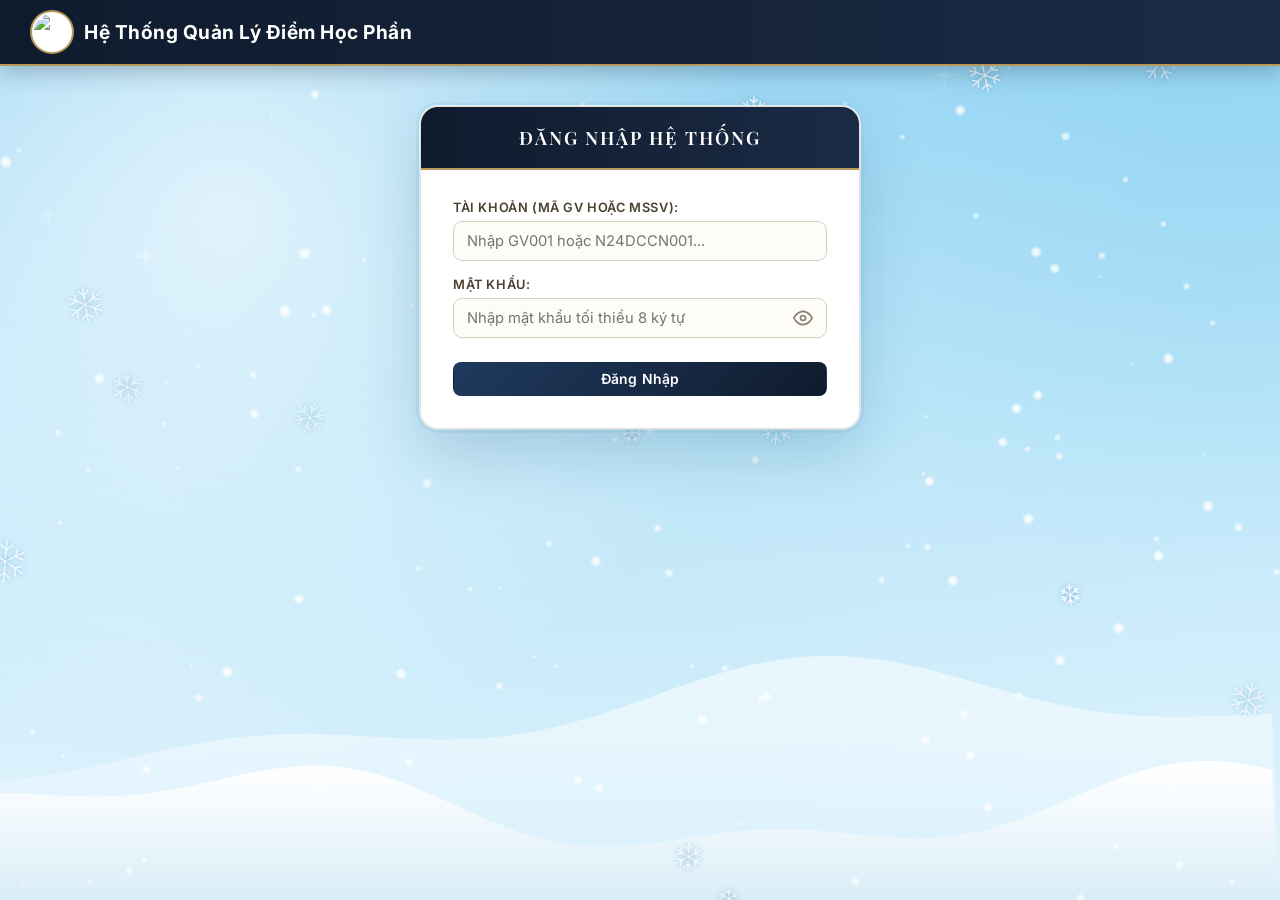
==== commit 4f4e8253: "complete" ====
--- a/templates/index.html
+++ b/templates/index.html
@@ -54,6 +54,16 @@
         .container { max-width: 1200px; margin: 32px auto; padding: 0 20px; }
 
         /* CARD */
+        .gpa-box { display: grid; grid-template-columns: repeat(2, max-content); column-gap: 90px; justify-content: start; text-align: left;
+                   padding: 14px 22px; background: linear-gradient(135deg, #ebd08f, #d8b263); border-top: 1px solid #c4a04f;
+                   color: #2b1e06; font-size: .92rem; }
+        .gpa-box .gpa-col { display: grid; grid-template-columns: max-content max-content; column-gap: 12px; row-gap: 4px; align-content: start; }
+        .gpa-box .gpa-line { display: contents; }
+        .gpa-box .gpa-val { font-weight: 700; color: #1a1200; }
+        .th-pct { display: block; margin-top: 2px; font-size: .7rem; font-weight: 600; letter-spacing: .3px; color: #8a6a1f; }
+        .kq-icon { width: 22px; height: 22px; vertical-align: middle; filter: drop-shadow(0 1px 1px rgba(0,0,0,.28)); }
+        .gpa-row > td { padding: 0 !important; background: transparent !important; }
+        @media (max-width: 720px) { .gpa-box { grid-template-columns: 1fr; row-gap: 6px; } }
         .card { background: #fff; border-radius: 14px; box-shadow: 0 8px 28px rgba(15,27,45,.08); margin-bottom: 22px; border: 1px solid var(--line); overflow: hidden; }
         .card-header { padding: 14px 22px; background: linear-gradient(90deg, var(--navy), var(--navy-2)); color: #fff; font-family: var(--serif); font-size: 1.05rem; font-weight: 600; letter-spacing: .5px; display: flex; justify-content: space-between; align-items: center; border-bottom: 2px solid var(--gold); }
         .card-body { padding: 22px; }
@@ -116,9 +126,67 @@
         .notice-actions .btn { min-width: 110px; }
         @keyframes fadeIn { from { opacity: 0; } to { opacity: 1; } }
         @keyframes popIn { from { opacity: 0; transform: translateY(12px) scale(.97); } to { opacity: 1; transform: none; } }
+                /* NHÓM NĂM HỌC - HỌC KỲ */
+        .study-year-cell {
+            background: #faf7f0;
+            color: var(--navy);
+            font-weight: 700;
+            text-align: center;
+            vertical-align: middle;
+            border-right: 1px solid var(--line);
+        }
+
+        .study-semester-cell {
+            background: #f3eee2;
+            text-align: center;
+            vertical-align: middle;
+            border-right: 1px solid var(--line);
+        }
+
+        .study-year {
+            font-size: 0.88rem;
+            font-weight: 700;
+            color: var(--navy);
+            white-space: nowrap;
+        }
+
+        .study-semester {
+            display: inline-block;
+            padding: 5px 10px;
+            border-radius: 999px;
+            background: linear-gradient(135deg, var(--gold-2), var(--gold));
+            color: #241c0b;
+            font-size: 0.72rem;
+            font-weight: 700;
+            white-space: nowrap;
+        }
+
+        .subject-code {
+            font-weight: 700;
+            color: var(--accent);
+        }
+
+        .subject-name {
+            text-align: left;
+            font-weight: 500;
+        }
+
+        .grade-final {
+            color: var(--accent);
+            font-weight: 700;
+        }
+
+        /* NỀN ĐỘNG TRANG ĐĂNG NHẬP */
+        #bgCanvas { position: fixed; inset: 0; width: 100%; height: 100%; z-index: -1; pointer-events: none; opacity: 0; transition: opacity .8s ease; }
+        body.login-mode #bgCanvas { opacity: 1; }
+        #bgCanvas.swap { opacity: 0 !important; }
+        body.login-mode #viewLogin { animation: loginRise .7s cubic-bezier(.2,.7,.2,1) both; }
+        body.login-mode .login-card { box-shadow: 0 24px 60px rgba(30,90,130,.22), 0 0 0 1px rgba(255,255,255,.7), 0 0 0 4px rgba(var(--login-ring, 150,205,230),.28); }
+        @keyframes loginRise { from { opacity: 0; transform: translateY(18px); } to { opacity: 1; transform: none; } }
     </style>
 </head>
-<body>
+<body class="login-mode">
+    <canvas id="bgCanvas" aria-hidden="true"></canvas>
 
     <!-- NAVBAR DÙNG CHUNG -->
     <header class="navbar">
@@ -176,6 +244,7 @@
                     <h2 id="svHoTenTitle" style="color: var(--accent); margin-bottom: 6px;"></h2>
                     <p style="color: var(--muted); font-size: 0.9rem;">
                         MSSV: <strong id="svMssv"></strong> | Lớp: <span id="svLop" class="badge badge-student"></span>
+                        <span id="svEmailWrap" class="d-none"> | Email: <strong id="svEmail"></strong></span>
                     </p>
                 </div>
             </div>
@@ -186,18 +255,27 @@
                     <table>
                         <thead>
                             <tr>
+                               <th>Năm Học</th>
+                                <th>Học Kỳ</th>
                                 <th>Mã Môn</th>
                                 <th style="text-align: left;">Tên Môn Học</th>
                                 <th>Số TC</th>
-                                <th>Quá Trình (40%)</th>
-                                <th>Cuối Kỳ (60%)</th>
+                                <th>Chuyên Cần</th>
+                                <th>Bài Tập</th>
+                                <th>Giữa Kỳ</th>
+                                <th>Cuối Kỳ</th>
                                 <th>Tổng Kết</th>
-                                <th>Xếp Loại</th>
+                                <th>Kết Quả</th>
                             </tr>
                         </thead>
                         <tbody id="bangDiemSvBody"></tbody>
                     </table>
                 </div>
+            </div>
+
+            <div class="card">
+                <div class="card-header">Kết Quả Tích Lũy Hiện Tại</div>
+                <div id="svTichLuy"></div>
             </div>
         </section>
 
@@ -259,10 +337,12 @@
                                 <th style="width: 50px;">STT</th>
                                 <th style="width: 140px;">MSSV</th>
                                 <th style="text-align: left;">Họ và Tên</th>
-                                <th id="thQuaTrinh" style="width: 130px;">Quá Trình (40%)</th>
-                                <th id="thCuoiKy" style="width: 130px;">Cuối Kỳ (60%)</th>
+                                <th id="thChuyenCan" style="width: 110px;">Chuyên Cần</th>
+                                <th id="thBaiTap" style="width: 110px;">Bài Tập</th>
+                                <th id="thGiuaKy" style="width: 110px;">Giữa Kỳ</th>
+                                <th id="thCuoiKy" style="width: 110px;">Cuối Kỳ</th>
                                 <th style="width: 100px;">Tổng Kết</th>
-                                <th style="width: 110px;">Xếp Loại</th>
+                                <th style="width: 110px;">Kết Quả</th>
                             </tr>
                         </thead>
                         <tbody id="studentTableBody"></tbody>
@@ -288,6 +368,7 @@
                                 <th>Mã Môn</th>
                                 <th style="text-align: left;">Tên Môn Học</th>
                                 <th>Số Tín Chỉ</th>
+                                <th>Tỷ Lệ Điểm (CC / BT / GK / CK)</th>
                                 <th>Hành Động</th>
                             </tr>
                         </thead>
@@ -349,6 +430,16 @@
                     <div class="form-group">
                         <label>Số tín chỉ:</label>
                         <input type="number" id="monSoTc" class="form-control" value="3" min="1" max="10" required>
+                    </div>
+                    <div class="form-group">
+                        <label>Tỷ lệ điểm (%) &mdash; tổng phải bằng 100:</label>
+                        <div style="display: grid; grid-template-columns: repeat(4, 1fr); gap: 8px;">
+                            <div><small>Chuyên cần</small><input type="number" id="monTlCc" class="form-control" value="10" min="0" max="100" step="1" required></div>
+                            <div><small>Bài tập</small><input type="number" id="monTlBt" class="form-control" value="10" min="0" max="100" step="1" required></div>
+                            <div><small>Giữa kỳ</small><input type="number" id="monTlGk" class="form-control" value="20" min="0" max="100" step="1" required></div>
+                            <div><small>Cuối kỳ</small><input type="number" id="monTlCk" class="form-control" value="60" min="0" max="100" step="1" required></div>
+                        </div>
+                        <small id="monTlTong" style="color: var(--muted);">Tổng: 100%</small>
                     </div>
                 </div>
                 <div class="modal-footer">
@@ -455,7 +546,12 @@
         let coQuyenSua = false;
         function tyLeMonHienTai() {
             const m = subjectsList.find(x => String(x.id) === String(currentMonId));
-            return { qt: m ? m.ty_le_qt : 0.4, ck: m ? m.ty_le_ck : 0.6 };
+            return {
+                cc: m ? m.ty_le_cc : 0.1,
+                bt: m ? m.ty_le_bt : 0.1,
+                gk: m ? m.ty_le_gk : 0.2,
+                ck: m ? m.ty_le_ck : 0.6
+            };
         }
 
         function esc(s) {
@@ -483,6 +579,7 @@
                 document.getElementById(id).classList.add("d-none");
             });
             document.getElementById(viewId).classList.remove("d-none");
+            document.body.classList.toggle("login-mode", viewId === "viewLogin");
         }
 
         function hienThiHocKy(hk) {
@@ -647,6 +744,46 @@
             });
         });
 
+        // ===== GPA: hộp tổng hợp như trang cổng thông tin (để trống trường chưa tính được) =====
+        function gpaDong(nhan, giaTri) {
+            const v = (giaTri === null || giaTri === undefined) ? "" : esc(giaTri);
+            return `<div class="gpa-line"><span>- ${nhan}:</span><span class="gpa-val">${v}</span></div>`;
+        }
+
+        function hopGpaHocKy(hk) {
+            const tl = hk.tich_luy;
+            return `<div class="gpa-box">
+                <div class="gpa-col">
+                    ${gpaDong("Điểm trung bình học kỳ hệ 10", hk.gpa10)}
+                    ${gpaDong("Số tín chỉ đạt học kỳ", hk.tc_dat)}
+                    ${gpaDong("Xếp loại học kỳ", hk.xep_loai)}
+                </div>
+                <div class="gpa-col">
+                    ${gpaDong("Điểm trung bình tích lũy hệ 10", tl.gpa10)}
+                    ${gpaDong("Số tín chỉ tích lũy", tl.tc_tich_luy)}
+                    ${gpaDong("Xếp loại tích lũy", tl.xep_loai)}
+                </div>
+            </div>`;
+        }
+
+        function hopGpaTichLuy(tl) {
+            return `<div class="gpa-box">
+                <div class="gpa-col">
+                    ${gpaDong("Điểm trung bình tích lũy hệ 10", tl.gpa10)}
+                    ${gpaDong("Số tín chỉ tích lũy", tl.tc_tich_luy)}
+                </div>
+                <div class="gpa-col">
+                    ${gpaDong("Xếp loại tích lũy", tl.xep_loai)}
+                </div>
+            </div>`;
+        }
+
+        // Ô điểm của sinh viên: điểm + tỷ lệ (%) của thành phần đó trong môn
+        function oDiem(diem, tyLe) {
+            const pctTxt = (tyLe === null || tyLe === undefined) ? "" : `<span class="th-pct">${Math.round(Number(tyLe) * 100)}%</span>`;
+            return `${diem ?? "Chưa có"}${pctTxt}`;
+        }
+
         // SINH VIÊN: XEM BẢNG ĐIỂM
         function taiDiemSinhVien() {
             fetch("/api/sinh-vien/bang-diem")
@@ -656,22 +793,119 @@
                     document.getElementById("svHoTenTitle").textContent = sv.ho_ten;
                     document.getElementById("svMssv").textContent = sv.mssv;
                     document.getElementById("svLop").textContent = sv.ma_lop;
+                    document.getElementById("svEmail").textContent = sv.email || "";
+                    document.getElementById("svEmailWrap").classList.toggle("d-none", !sv.email);
 
                     const tbody = document.getElementById("bangDiemSvBody");
                     tbody.innerHTML = "";
-                    data.bang_diem.forEach(mh => {
+                    const bangDiem = data.bang_diem;
+                    const tongHop = data.tong_hop || { hoc_ky: [], tich_luy: {} };
+                    const gpaTheoKy = {};
+                    tongHop.hoc_ky.forEach(h => { gpaTheoKy[`${h.nam_hoc}|${h.hoc_ky}`] = h; });
+                    document.getElementById("svTichLuy").innerHTML = hopGpaTichLuy(tongHop.tich_luy);
+
+                    for (let i = 0; i < bangDiem.length; i++) {
+
+                        const mh = bangDiem[i];
+
+                        const groupKey = `${mh.nam_hoc}|${mh.hoc_ky}`;
+
+                        const prevKey = i > 0
+                            ? `${bangDiem[i - 1].nam_hoc}|${bangDiem[i - 1].hoc_ky}`
+                            : null;
+
+                        const laDongDauNhom = groupKey !== prevKey;
+
+                        let rowspan = 1;
+
+                        if (laDongDauNhom) {
+                            for (let j = i + 1; j < bangDiem.length; j++) {
+
+                                const nextKey =
+                                    `${bangDiem[j].nam_hoc}|${bangDiem[j].hoc_ky}`;
+
+                                if (nextKey === groupKey) {
+                                    rowspan++;
+                                } else {
+                                    break;
+                                }
+                            }
+                        }
+
                         tbody.innerHTML += `
                             <tr>
-                                <td><b>${esc(mh.ma_mon)}</b></td>
-                                <td style="text-align: left;">${esc(mh.ten_mon)}</td>
-                                <td>${mh.so_tin_chi}</td>
-                                <td>${mh.diem_qt ?? "Chưa có"}</td>
-                                <td>${mh.diem_ck ?? "Chưa có"}</td>
-                                <td><strong style="color: var(--accent);">${mh.diem_tk ?? "Chưa có"}</strong></td>
-                                <td>${tinhXepLoai(mh.diem_tk)}</td>
+
+                                ${
+                                    laDongDauNhom
+                                    ? `
+                                    <td
+                                        rowspan="${rowspan}"
+                                        class="study-year-cell"
+                                    >
+                                        <div class="study-year">
+                                            ${esc(mh.nam_hoc)}
+                                        </div>
+                                    </td>
+
+                                    <td
+                                        rowspan="${rowspan}"
+                                        class="study-semester-cell"
+                                    >
+                                        <span class="study-semester">
+                                            Học kỳ ${mh.hoc_ky}
+                                        </span>
+                                    </td>
+                                    `
+                                    : ""
+                                }
+
+                                <td class="subject-code">
+                                    ${esc(mh.ma_mon)}
+                                </td>
+
+                                <td class="subject-name">
+                                    ${esc(mh.ten_mon)}
+                                </td>
+
+                                <td>
+                                    ${mh.so_tin_chi}
+                                </td>
+
+                                <td>
+                                    ${oDiem(mh.diem_cc, mh.ty_le_cc)}
+                                </td>
+
+                                <td>
+                                    ${oDiem(mh.diem_bt, mh.ty_le_bt)}
+                                </td>
+
+                                <td>
+                                    ${oDiem(mh.diem_gk, mh.ty_le_gk)}
+                                </td>
+
+                                <td>
+                                    ${oDiem(mh.diem_ck, mh.ty_le_ck)}
+                                </td>
+
+                                <td class="grade-final">
+                                    ${mh.diem_tk ?? "Chưa có"}
+                                </td>
+
+                                <td>
+                                    ${ketQuaMon(mh.diem_tk)}
+                                </td>
+
                             </tr>
                         `;
-                    });
+
+                        // Hết nhóm học kỳ -> chèn hộp GPA của học kỳ đó
+                        const keyTiep = i + 1 < bangDiem.length
+                            ? `${bangDiem[i + 1].nam_hoc}|${bangDiem[i + 1].hoc_ky}`
+                            : null;
+                        if (keyTiep !== groupKey && gpaTheoKy[groupKey]) {
+                            tbody.innerHTML += `<tr class="gpa-row"><td colspan="11">${hopGpaHocKy(gpaTheoKy[groupKey])}</td></tr>`;
+                        }
+                    }
                 });
         }
 
@@ -787,6 +1021,20 @@
                 });
         }
 
+        // Hiển thị tỷ lệ (%) của môn đang chọn ngay dưới tên các cột điểm
+        function capNhatTieuDeCot(mon) {
+            const cot = [
+                ["thChuyenCan", "Chuyên Cần", "ty_le_cc"],
+                ["thBaiTap", "Bài Tập", "ty_le_bt"],
+                ["thGiuaKy", "Giữa Kỳ", "ty_le_gk"],
+                ["thCuoiKy", "Cuối Kỳ", "ty_le_ck"]
+            ];
+            cot.forEach(([id, ten, key]) => {
+                const pctTxt = mon ? `<span class="th-pct">${Math.round(Number(mon[key]) * 100)}%</span>` : "";
+                document.getElementById(id).innerHTML = ten + pctTxt;
+            });
+        }
+
         function hienThiDropdownMonHoc() {
             const select = document.getElementById("selectMonHoc");
             select.innerHTML = "";
@@ -798,10 +1046,10 @@
                 select.appendChild(opt);
             });
             const monHienTai = subjectsList.find(m => String(m.id) === String(currentMonId));
+            capNhatTieuDeCot(monHienTai);
             if (monHienTai) {
                 document.getElementById("labelTenMon").textContent = `${monHienTai.ten_mon} (${monHienTai.ma_mon})`;
-                document.getElementById("thQuaTrinh").textContent = `Quá Trình (${Math.round(monHienTai.ty_le_qt * 100)}%)`;
-                document.getElementById("thCuoiKy").textContent = `Cuối Kỳ (${Math.round(monHienTai.ty_le_ck * 100)}%)`;
+            
             }
         }
 
@@ -818,7 +1066,7 @@
             document.getElementById("countHienThi").textContent = danhSach.length;
 
             if (danhSach.length === 0) {
-                tbody.innerHTML = `<tr><td colspan="7" style="color: var(--muted); padding: 25px;">Không tìm thấy sinh viên nào phù hợp.</td></tr>`;
+                tbody.innerHTML = `<tr><td colspan="9" style="color: var(--muted); padding: 25px;">Không tìm thấy sinh viên nào phù hợp.</td></tr>`;
                 return;
             }
 
@@ -832,7 +1080,17 @@
                     <td>
                         <input type="number" step="0.1" min="0" max="10"
                                class="form-control grade-input"
-                               id="qt_${sv.sv_id}" value="${sv.diem_qt ?? ""}" ${readOnlyAttr}>
+                               id="cc_${sv.sv_id}" value="${sv.diem_cc ?? ""}" ${readOnlyAttr}>
+                    </td>
+                    <td>
+                        <input type="number" step="0.1" min="0" max="10"
+                               class="form-control grade-input"
+                               id="bt_${sv.sv_id}" value="${sv.diem_bt ?? ""}" ${readOnlyAttr}>
+                    </td>
+                    <td>
+                        <input type="number" step="0.1" min="0" max="10"
+                            class="form-control grade-input"
+                            id="gk_${sv.sv_id}" value="${sv.diem_gk ?? ""}" ${readOnlyAttr}>
                     </td>
                     <td>
                         <input type="number" step="0.1" min="0" max="10"
@@ -840,7 +1098,7 @@
                                id="ck_${sv.sv_id}" value="${sv.diem_ck ?? ""}" ${readOnlyAttr}>
                     </td>
                     <td id="tk_${sv.sv_id}">${hienThiTongKet(sv.diem_tk)}</td>
-                    <td id="loai_${sv.sv_id}">${tinhXepLoai(sv.diem_tk)}</td>
+                    <td id="loai_${sv.sv_id}">${ketQuaMon(sv.diem_tk)}</td>
                 `;
                 tbody.appendChild(tr);
             });
@@ -865,43 +1123,66 @@
         }
 
         // TÍNH ĐIỂM TỔNG KẾT KHI GÕ
+        // Thành phần nào có tỷ lệ > 0 thì bắt buộc phải có điểm mới tính được tổng kết
+        function tinhTongKet(diem, tl) {
+            let tong = 0;
+            for (const k of ["cc", "bt", "gk", "ck"]) {
+                if (tl[k] > 0) {
+                    if (diem[k] === "" || diem[k] === null || diem[k] === undefined) return null;
+                    tong += Number(diem[k]) * tl[k];
+                }
+            }
+            return (Math.round(tong * 10 + 1e-9) / 10).toFixed(1);
+        }
+
         document.getElementById("studentTableBody").addEventListener("input", function(e) {
             const id = e.target.id;
-            if (!id.startsWith("qt_") && !id.startsWith("ck_")) return;
+            if (!/^(cc|bt|gk|ck)_/.test(id)) return;
+
             const svId = id.slice(3);
-            const qt = document.getElementById(`qt_${svId}`).value;
-            const ck = document.getElementById(`ck_${svId}`).value;
-            const tl = tyLeMonHienTai();
-            let tk = (qt !== "" && ck !== "") ? (Number(qt) * tl.qt + Number(ck) * tl.ck).toFixed(1) : null;
+            const val = k => {
+                const el = document.getElementById(`${k}_${svId}`);
+                return el ? el.value : "";
+            };
+            const tk = tinhTongKet(
+                { cc: val("cc"), bt: val("bt"), gk: val("gk"), ck: val("ck") },
+                tyLeMonHienTai()
+            );
             document.getElementById(`tk_${svId}`).innerHTML = hienThiTongKet(tk);
-            document.getElementById(`loai_${svId}`).innerHTML = tinhXepLoai(tk);
+            document.getElementById(`loai_${svId}`).innerHTML = ketQuaMon(tk);
         });
 
         function hienThiTongKet(diem) {
             return (diem === null || diem === undefined) ? `<span style="color: var(--muted); font-style: italic;">Chưa có</span>` : `<strong style="color: var(--accent);">${diem}</strong>`;
         }
 
-        function tinhXepLoai(diem) {
-            if (diem === null || diem === undefined) return `<span class="badge badge-done">Chưa xét</span>`;
-            const d = Number(diem);
-            if (d >= 8.5) return `<span class="badge" style="background-color: #2f7d5b; color: #fff;">Giỏi (A)</span>`;
-            if (d >= 7.0) return `<span class="badge" style="background-color: #5aa9c9; color: #000;">Khá (B)</span>`;
-            if (d >= 5.5) return `<span class="badge" style="background-color: #d9a441; color: #000;">TB (C)</span>`;
-            if (d >= 4.0) return `<span class="badge badge-done">Yếu (D)</span>`;
-            return `<span class="badge" style="background-color: #b4443c; color: #fff;">Học Lại (F)</span>`;
+        // Kết quả môn: dấu tick xanh khi điểm tổng kết >= 4.0, dấu X đỏ khi dưới 4.0 (icon nét đậm, đầu tròn)
+        const ICON_DAT = `<svg class="kq-icon" viewBox="0 0 24 24" role="img" aria-label="Đạt"><title>Đạt</title><path d="M4.5 12.8l5 5L19.5 6.2" fill="none" stroke="#4d9a00" stroke-width="4.4" stroke-linecap="round" stroke-linejoin="round"/></svg>`;
+        const ICON_TRUOT = `<svg class="kq-icon" viewBox="0 0 24 24" role="img" aria-label="Không đạt"><title>Không đạt</title><path d="M5.5 5.5l13 13M18.5 5.5l-13 13" fill="none" stroke="#cc0000" stroke-width="4.4" stroke-linecap="round"/></svg>`;
+
+        function ketQuaMon(diem) {
+            if (diem === null || diem === undefined || diem === "") return `<span class="badge badge-done">Chưa xét</span>`;
+            return Number(diem) >= 4 ? ICON_DAT : ICON_TRUOT;
         }
 
         function luuDiem() {
             if (!coQuyenSua) { thongBao("Lớp học phần đã kết thúc, bạn không có quyền sửa điểm."); return; }
             const gradesData = [];
             for (const sv of studentsList) {
-                const elQt = document.getElementById(`qt_${sv.sv_id}`);
+                const elCc = document.getElementById(`cc_${sv.sv_id}`);
+                const elBt = document.getElementById(`bt_${sv.sv_id}`);
+                const elGk = document.getElementById(`gk_${sv.sv_id}`);
                 const elCk = document.getElementById(`ck_${sv.sv_id}`);
-                const qt = elQt ? elQt.value : sv.diem_qt;
+
+                const cc = elCc ? elCc.value : sv.diem_cc;
+                const bt = elBt ? elBt.value : sv.diem_bt;
+                const gk = elGk ? elGk.value : sv.diem_gk;
                 const ck = elCk ? elCk.value : sv.diem_ck;
                 gradesData.push({
                     sv_id: sv.sv_id,
-                    diem_qt: (qt === "" || qt === null) ? null : Number(qt),
+                    diem_cc: (cc === "" || cc === null || cc === undefined) ? null : Number(cc),
+                    diem_bt: (bt === "" || bt === null || bt === undefined) ? null : Number(bt),
+                    diem_gk: (gk === "" || gk === null) ? null : Number(gk),
                     diem_ck: (ck === "" || ck === null) ? null : Number(ck)
                 });
             }
@@ -928,14 +1209,34 @@
                                 <td><strong>${esc(m.ma_mon)}</strong></td>
                                 <td style="text-align: left;">${esc(m.ten_mon)}</td>
                                 <td>${m.so_tin_chi}</td>
+                                <td>${pct(m.ty_le_cc)} / ${pct(m.ty_le_bt)} / ${pct(m.ty_le_gk)} / ${pct(m.ty_le_ck)}</td>
                                 <td>
-                                    <button class="btn btn-outline-primary btn-sm" onclick="moModalSuaMon(${m.id}, '${esc(m.ma_mon)}', '${esc(m.ten_mon)}', ${m.so_tin_chi})">Sửa</button>
+                                    <button class="btn btn-outline-primary btn-sm" onclick="moModalSuaMon(${m.id}, '${esc(m.ma_mon)}', '${esc(m.ten_mon)}', ${m.so_tin_chi}, ${m.ty_le_cc}, ${m.ty_le_bt}, ${m.ty_le_gk}, ${m.ty_le_ck})">Sửa</button>
                                     <button class="btn btn-outline-danger btn-sm" onclick="xoaMonHoc(${m.id})">Xóa</button>
                                 </td>
                             </tr>
                         `;
                     });
                 });
+        }
+
+        const pct = v => Math.round(Number(v) * 100) + "%";
+        const TL_IDS = ["monTlCc", "monTlBt", "monTlGk", "monTlCk"];
+
+        function capNhatTongTyLe() {
+            const tong = TL_IDS.reduce((s, id) => s + (Number(document.getElementById(id).value) || 0), 0);
+            const el = document.getElementById("monTlTong");
+            el.textContent = `Tổng: ${tong}%` + (tong === 100 ? "" : " (phải bằng 100%)");
+            el.style.color = tong === 100 ? "var(--muted)" : "#b4443c";
+            return tong;
+        }
+        TL_IDS.forEach(id => document.getElementById(id).addEventListener("input", capNhatTongTyLe));
+
+        function datTyLeModal(cc, bt, gk, ck) {
+            [cc, bt, gk, ck].forEach((v, i) => {
+                document.getElementById(TL_IDS[i]).value = Math.round(Number(v) * 100);
+            });
+            capNhatTongTyLe();
         }
 
         function moModalThemMon() {
@@ -945,21 +1246,27 @@
             document.getElementById("monMa").removeAttribute("readonly");
             document.getElementById("monTen").value = "";
             document.getElementById("monSoTc").value = 3;
+            datTyLeModal(0.1, 0.1, 0.2, 0.6);
             moModal("modalMonHoc");
         }
 
-        function moModalSuaMon(id, ma, ten, tc) {
+        function moModalSuaMon(id, ma, ten, tc, cc, bt, gk, ck) {
             document.getElementById("modalMonTitle").textContent = "Cập Nhật Môn Học";
             document.getElementById("monId").value = id;
             document.getElementById("monMa").value = ma;
             document.getElementById("monMa").setAttribute("readonly", true);
             document.getElementById("monTen").value = ten;
             document.getElementById("monSoTc").value = tc;
+            datTyLeModal(cc, bt, gk, ck);
             moModal("modalMonHoc");
         }
 
         document.getElementById("formMonHoc").addEventListener("submit", function(e) {
             e.preventDefault();
+            if (capNhatTongTyLe() !== 100) {
+                thongBao("Tổng các tỷ lệ điểm phải bằng 100%.");
+                return;
+            }
             const id = document.getElementById("monId").value;
             const method = id ? "PUT" : "POST";
             const url = id ? `/api/admin/mon-hoc/${id}` : "/api/admin/mon-hoc";
@@ -970,7 +1277,11 @@
                 body: JSON.stringify({
                     ma_mon: document.getElementById("monMa").value.trim(),
                     ten_mon: document.getElementById("monTen").value.trim(),
-                    so_tin_chi: Number(document.getElementById("monSoTc").value)
+                    so_tin_chi: Number(document.getElementById("monSoTc").value),
+                    ty_le_cc: Number(document.getElementById("monTlCc").value) / 100,
+                    ty_le_bt: Number(document.getElementById("monTlBt").value) / 100,
+                    ty_le_gk: Number(document.getElementById("monTlGk").value) / 100,
+                    ty_le_ck: Number(document.getElementById("monTlCk").value) / 100
                 })
             })
             .then(res => res.json())
@@ -1006,7 +1317,7 @@
         function locQuanLyLop() {
             const q = document.getElementById("searchQuanLyLop").value.trim().toLowerCase();
             hienThiQuanLyLop(dsQuanLyLop.filter(c =>
-                [c.ma_lop, c.ma_mon, c.ten_mon, c.gv_phu_trach].some(v => String(v || "").toLowerCase().includes(q))));
+                [c.ma_lop, c.ma_mon, c.ten_mon, c.gv_phu_trach, c.gv_email].some(v => String(v || "").toLowerCase().includes(q))));
         }
 
         function hienThiQuanLyLop(list) {
@@ -1021,7 +1332,10 @@
                 tr.innerHTML = `
                     <td><strong>${esc(c.ma_lop)}</strong></td>
                     <td style="text-align: left;">${esc(c.ten_mon)} (${esc(c.ma_mon)})</td>
-                    <td style="text-align: left;">${esc(c.gv_phu_trach)}</td>
+                    <td style="text-align: left;">
+                        ${esc(c.gv_phu_trach)}
+                        ${c.gv_email ? `<div style="font-size: 0.85em; color: var(--muted); margin-top: 2px; word-break: break-all;">${esc(c.gv_email)}</div>` : ""}
+                    </td>
                     <td>HK${c.hoc_ky} • ${esc(c.nam_hoc)}</td>
                     <td>${badgeTrangThai(c.trang_thai)}</td>
                     <td>${c.so_luong_sv} sinh viên</td>
@@ -1033,6 +1347,257 @@
                 tbody.appendChild(tr);
             });
         }
+
+        // ================= NỀN ĐỘNG TRANG ĐĂNG NHẬP (tuyết / hoa anh đào / lá thu) =================
+        (function () {
+            const cv = document.getElementById("bgCanvas");
+            if (!cv) return;
+            const ctx = cv.getContext("2d");
+            const reduce = window.matchMedia("(prefers-reduced-motion: reduce)").matches;
+
+            const THEMES = {
+                snow: {
+                    sky: ["#8fd2f3", "#bfe7fa", "#e5f5fd"],
+                    glows: [["255,255,255", .70], ["150,215,240", .45], ["190,230,246", .40]],
+                    hillBack: ["rgba(255,255,255,.55)", "rgba(209, 238, 253, 0.85)"],
+                    hillFront: ["rgba(255,255,255,.92)", "rgb(217, 237, 247)"],
+                    ring: "150,205,230"
+                },
+                sakura: {
+                    sky: ["#fdacc8", "#fcdbe6", "#f6b8ce"],
+                    glows: [["255,255,255", .70], ["255,180,205", .40], ["255,215,225", .40]],
+                    hillBack: ["rgba(255,255,255,.50)", "rgba(247, 205, 219, 0.85)"],
+                    hillFront: ["rgba(255,255,255,.90)", "rgba(255,244,248,1)"],
+                    colors: ["#f9b4c9", "#f7a1bb", "#fcd0dd", "#ffffff", "#f48fb1"],
+                    ring: "245,170,195"
+                },
+                autumn: {
+                    sky: ["#f6d5a4", "#fae6c6", "#fff6e8"],
+                    glows: [["255,255,255", .60], ["255,190,110", .40], ["255,220,160", .40]],
+                    hillBack: ["rgba(255,255,255,.45)", "rgba(250,230,200,.85)"],
+                    hillFront: ["rgba(255,250,240,.90)", "rgba(255,246,232,1)"],
+                    colors: ["#d9822b", "#c1502e", "#e8a33d", "#a63d2a", "#f0b95a"],
+                    ring: "235,180,110"
+                }
+            };
+
+            const ORDER = ["snow", "sakura", "autumn"];   // thứ tự các nền thay phiên nhau
+            const DOI_NEN_MS = 4000;                       // mỗi nền hiện 4 giây rồi tự đổi
+            let themeName = ORDER[0];
+            let TH = THEMES[themeName];
+
+            let W, H, raf = null, t = 0, parts = [], crystals = [], sparkles = [], glows = [];
+            const mouse = { x: -9999, y: -9999 };
+
+            // Hạt tuyết mềm vẽ sẵn 1 lần
+            const sprite = document.createElement("canvas");
+            sprite.width = sprite.height = 64;
+            (function () {
+                const c = sprite.getContext("2d");
+                const g = c.createRadialGradient(32, 32, 0, 32, 32, 32);
+                g.addColorStop(0, "rgba(255,255,255,1)");
+                g.addColorStop(.45, "rgba(255,255,255,.85)");
+                g.addColorStop(1, "rgba(255,255,255,0)");
+                c.fillStyle = g; c.fillRect(0, 0, 64, 64);
+            })();
+
+            function init() {
+                const snow = themeName === "snow";
+                const n = snow ? Math.round(Math.min(240, Math.max(60, W * H / 8500)))
+                               : Math.round(Math.min(90, Math.max(24, W * H / 22000)));
+                parts = Array.from({ length: n }, () => {
+                    const z = Math.random();
+                    const p = { x: Math.random() * W, y: Math.random() * H, z,
+                                ph: Math.random() * 6.28, sw: .4 + Math.random() * .8 };
+                    if (snow) { p.r = 1.2 + z * 3.4; p.vy = .25 + z * 1.05; }
+                    else {
+                        p.r = themeName === "sakura" ? 5 + z * 7 : 7 + z * 9;
+                        p.vy = (themeName === "sakura" ? .35 : .55) + z * .8;
+                        p.rot = Math.random() * 6.28;
+                        p.vr = (Math.random() - .5) * (themeName === "sakura" ? .03 : .045);
+                        p.col = TH.colors[Math.floor(Math.random() * TH.colors.length)];
+                    }
+                    return p;
+                }).sort((a, b) => a.z - b.z);
+
+                crystals = snow ? Array.from({ length: Math.round(Math.min(22, Math.max(8, W / 85))) }, () => ({
+                    x: Math.random() * W, y: Math.random() * H,
+                    r: 8 + Math.random() * 14, vy: .28 + Math.random() * .45,
+                    rot: Math.random() * 6.28, vr: (Math.random() - .5) * .012,
+                    ph: Math.random() * 6.28, a: .55 + Math.random() * .4
+                })) : [];
+
+                sparkles = Array.from({ length: 14 }, () => ({
+                    x: Math.random() * W, y: Math.random() * H * .7,
+                    s: 3 + Math.random() * 5, ph: Math.random() * 6.28, sp: .02 + Math.random() * .03
+                }));
+                glows = TH.glows.map((g, i) => ({
+                    x: [.18, .86, .55][i], y: [.18, .12, .55][i], r: [.42, .38, .50][i],
+                    c: g[0], a: g[1], s: [.0009, .0007, .0006][i], p: [0, 2.0, 4.1][i]
+                }));
+            }
+
+            function resize() {
+                const dpr = Math.min(window.devicePixelRatio || 1, 2);
+                W = window.innerWidth; H = window.innerHeight;
+                cv.width = W * dpr; cv.height = H * dpr;
+                ctx.setTransform(dpr, 0, 0, dpr, 0, 0);
+                init();
+                if (!raf) draw();
+            }
+
+            function hill(base, amp, f1, f2, ph, top, bottom) {
+                ctx.beginPath(); ctx.moveTo(0, H);
+                for (let x = 0; x <= W; x += 12)
+                    ctx.lineTo(x, base + Math.sin(x * f1 + ph) * amp + Math.sin(x * f2 + ph * 1.7) * amp * .45);
+                ctx.lineTo(W, H); ctx.closePath();
+                const g = ctx.createLinearGradient(0, base - amp, 0, H);
+                g.addColorStop(0, top); g.addColorStop(1, bottom);
+                ctx.fillStyle = g; ctx.fill();
+            }
+
+            function crystal(c) {
+                ctx.save();
+                ctx.translate(c.x, c.y); ctx.rotate(c.rot);
+                ctx.globalAlpha = c.a;
+                ctx.strokeStyle = "rgba(255,255,255,.98)";
+                ctx.shadowColor = "rgba(70,150,195,.55)"; ctx.shadowBlur = 5;
+                ctx.lineWidth = 1.5; ctx.lineCap = "round";
+                for (let i = 0; i < 6; i++) {
+                    ctx.rotate(Math.PI / 3);
+                    ctx.beginPath(); ctx.moveTo(0, 0); ctx.lineTo(0, -c.r);
+                    ctx.moveTo(0, -c.r * .55); ctx.lineTo(c.r * .28, -c.r * .8);
+                    ctx.moveTo(0, -c.r * .55); ctx.lineTo(-c.r * .28, -c.r * .8);
+                    ctx.stroke();
+                }
+                ctx.restore();
+            }
+
+            function petal(p) {
+                const r = p.r, flip = Math.abs(Math.cos(t * .03 * p.sw + p.ph)) * .85 + .15;
+                ctx.save();
+                ctx.translate(p.x, p.y); ctx.rotate(p.rot); ctx.scale(flip, 1);
+                ctx.globalAlpha = .55 + p.z * .4;
+                ctx.fillStyle = p.col;
+                ctx.beginPath();
+                ctx.moveTo(0, -r);
+                ctx.bezierCurveTo(r * .95, -r * .65, r * .8, r * .55, 0, r);
+                ctx.bezierCurveTo(-r * .8, r * .55, -r * .95, -r * .65, 0, -r);
+                ctx.fill();
+                ctx.strokeStyle = "rgba(255,255,255,.55)"; ctx.lineWidth = 1;
+                ctx.beginPath(); ctx.moveTo(0, -r * .6); ctx.lineTo(0, r * .7); ctx.stroke();
+                ctx.restore();
+            }
+
+            function leaf(p) {
+                const r = p.r, flip = Math.abs(Math.cos(t * .025 * p.sw + p.ph)) * .7 + .3;
+                ctx.save();
+                ctx.translate(p.x, p.y); ctx.rotate(p.rot); ctx.scale(flip, 1);
+                ctx.globalAlpha = .6 + p.z * .38;
+                ctx.fillStyle = p.col;
+                ctx.beginPath();
+                ctx.moveTo(0, -r);
+                ctx.quadraticCurveTo(r * .95, -r * .1, 0, r);
+                ctx.quadraticCurveTo(-r * .95, -r * .1, 0, -r);
+                ctx.fill();
+                ctx.strokeStyle = "rgba(90,40,10,.45)"; ctx.lineWidth = 1;
+                ctx.beginPath(); ctx.moveTo(0, -r); ctx.lineTo(0, r * 1.25); ctx.stroke();
+                ctx.restore();
+            }
+
+            function draw() {
+                const bg = ctx.createLinearGradient(0, 0, 0, H);
+                bg.addColorStop(0, TH.sky[0]); bg.addColorStop(.5, TH.sky[1]); bg.addColorStop(1, TH.sky[2]);
+                ctx.fillStyle = bg; ctx.fillRect(0, 0, W, H);
+
+                const big = Math.max(W, H);
+                glows.forEach(b => {
+                    const cx = (b.x + Math.sin(t * b.s + b.p) * .08) * W;
+                    const cy = (b.y + Math.cos(t * b.s * .8 + b.p) * .06) * H;
+                    const g = ctx.createRadialGradient(cx, cy, 0, cx, cy, b.r * big);
+                    g.addColorStop(0, `rgba(${b.c},${b.a})`); g.addColorStop(1, `rgba(${b.c},0)`);
+                    ctx.fillStyle = g; ctx.fillRect(0, 0, W, H);
+                });
+
+                sparkles.forEach(sp => {
+                    const a = Math.max(0, Math.sin(t * sp.sp + sp.ph));
+                    if (a < .05) return;
+                    ctx.save();
+                    ctx.translate(sp.x, sp.y); ctx.globalAlpha = a * .9; ctx.fillStyle = "#fff";
+                    ctx.beginPath();
+                    ctx.moveTo(0, -sp.s * 2); ctx.lineTo(sp.s * .35, -sp.s * .35); ctx.lineTo(sp.s * 2, 0);
+                    ctx.lineTo(sp.s * .35, sp.s * .35); ctx.lineTo(0, sp.s * 2); ctx.lineTo(-sp.s * .35, sp.s * .35);
+                    ctx.lineTo(-sp.s * 2, 0); ctx.lineTo(-sp.s * .35, -sp.s * .35);
+                    ctx.closePath(); ctx.fill();
+                    ctx.restore();
+                });
+
+                hill(H * .80, H * .05, .004, .011, 1.2, TH.hillBack[0], TH.hillBack[1]);
+                hill(H * .90, H * .04, .006, .015, 3.4, TH.hillFront[0], TH.hillFront[1]);
+
+                const wind = Math.sin(t * .004) * .45 + .12;
+
+                for (const p of parts) {
+                    if (!reduce) {
+                        p.y += p.vy;
+                        p.x += wind * (.3 + p.z) + Math.sin(t * .02 * p.sw + p.ph) * .35 * (.4 + p.z);
+                        if (p.rot !== undefined) p.rot += p.vr;
+                        const dx = p.x - mouse.x, dy = p.y - mouse.y, d = Math.hypot(dx, dy);
+                        if (d < 90 && d > 0) { p.x += (dx / d) * 1.4; p.y += (dy / d) * .6; }
+                        if (p.y > H + 20) { p.y = -20; p.x = Math.random() * W; }
+                        if (p.x > W + 20) p.x = -20; else if (p.x < -20) p.x = W + 20;
+                    }
+                    if (themeName === "snow") {
+                        ctx.globalAlpha = .45 + p.z * .5;
+                        const size = p.r * 3;
+                        ctx.drawImage(sprite, p.x - size / 2, p.y - size / 2, size, size);
+                    } else if (themeName === "sakura") petal(p);
+                    else leaf(p);
+                }
+                ctx.globalAlpha = 1;
+
+                for (const c of crystals) {
+                    if (!reduce) {
+                        c.y += c.vy; c.rot += c.vr;
+                        c.x += wind * .6 + Math.sin(t * .015 + c.ph) * .4;
+                        if (c.y > H + 30) { c.y = -30; c.x = Math.random() * W; }
+                        if (c.x > W + 30) c.x = -30; else if (c.x < -30) c.x = W + 30;
+                    }
+                    crystal(c);
+                }
+            }
+
+            function loop() { t++; draw(); raf = requestAnimationFrame(loop); }
+            function start() { if (reduce) { draw(); } else if (!raf) { raf = requestAnimationFrame(loop); } }
+            function stop() { if (raf) { cancelAnimationFrame(raf); raf = null; } }
+            function sync() { document.body.classList.contains("login-mode") && !document.hidden ? start() : stop(); }
+
+            function setTheme(name) {
+                if (!THEMES[name]) return;
+                themeName = name; TH = THEMES[name];
+                document.body.style.setProperty("--login-ring", TH.ring);
+                init();
+                if (!raf) draw();
+            }
+
+            // Tự động đổi nền: mờ dần -> đổi chủ đề -> hiện lại
+            setInterval(() => {
+                if (!document.body.classList.contains("login-mode") || document.hidden) return;
+                cv.classList.add("swap");
+                setTimeout(() => {
+                    setTheme(ORDER[(ORDER.indexOf(themeName) + 1) % ORDER.length]);
+                    cv.classList.remove("swap");
+                }, 900);
+            }, DOI_NEN_MS);
+            window.addEventListener("resize", resize);
+            window.addEventListener("mousemove", e => { mouse.x = e.clientX; mouse.y = e.clientY; });
+            window.addEventListener("mouseleave", () => { mouse.x = mouse.y = -9999; });
+            document.addEventListener("visibilitychange", sync);
+            new MutationObserver(sync).observe(document.body, { attributes: true, attributeFilter: ["class"] });
+            resize();
+            setTheme(themeName);
+            sync();
+        })();
     </script>
 </body>
 </html>
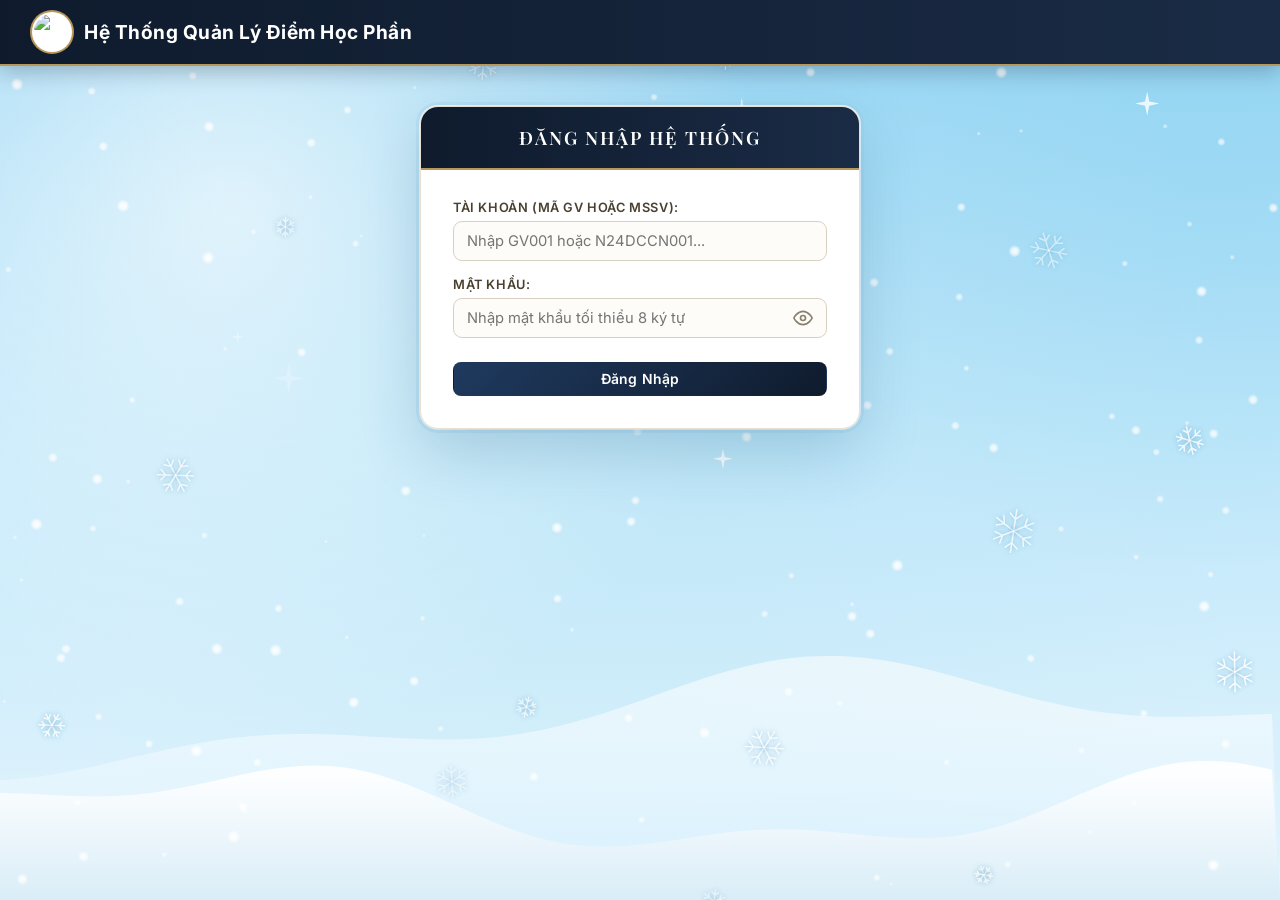
==== commit fd878f07: "finish" ====
--- a/templates/index.html
+++ b/templates/index.html
@@ -179,7 +179,7 @@
         /* NỀN ĐỘNG TRANG ĐĂNG NHẬP */
         #bgCanvas { position: fixed; inset: 0; width: 100%; height: 100%; z-index: -1; pointer-events: none; opacity: 0; transition: opacity .8s ease; }
         body.login-mode #bgCanvas { opacity: 1; }
-        #bgCanvas.swap { opacity: 0 !important; }
+        .bg-ghost { position: fixed; inset: 0; width: 100%; height: 100%; z-index: -1; pointer-events: none; opacity: 1; transition: opacity 1.1s ease-in-out; }
         body.login-mode #viewLogin { animation: loginRise .7s cubic-bezier(.2,.7,.2,1) both; }
         body.login-mode .login-card { box-shadow: 0 24px 60px rgba(30,90,130,.22), 0 0 0 1px rgba(255,255,255,.7), 0 0 0 4px rgba(var(--login-ring, 150,205,230),.28); }
         @keyframes loginRise { from { opacity: 0; transform: translateY(18px); } to { opacity: 1; transform: none; } }
@@ -1382,7 +1382,7 @@
             };
 
             const ORDER = ["snow", "sakura", "autumn"];   // thứ tự các nền thay phiên nhau
-            const DOI_NEN_MS = 4000;                       // mỗi nền hiện 4 giây rồi tự đổi
+            const DOI_NEN_MS = 5000;                       // mỗi nền hiện 5 giây rồi tự đổi
             let themeName = ORDER[0];
             let TH = THEMES[themeName];
 
@@ -1583,11 +1583,16 @@
             // Tự động đổi nền: mờ dần -> đổi chủ đề -> hiện lại
             setInterval(() => {
                 if (!document.body.classList.contains("login-mode") || document.hidden) return;
-                cv.classList.add("swap");
-                setTimeout(() => {
-                    setTheme(ORDER[(ORDER.indexOf(themeName) + 1) % ORDER.length]);
-                    cv.classList.remove("swap");
-                }, 900);
+                // Chụp nền cũ đặt chồng lên, đổi ngay sang nền mới bên dưới rồi làm mờ dần bản chụp -> không có khoảng trắng
+                const ghost = document.createElement("canvas");
+                ghost.width = cv.width; ghost.height = cv.height;
+                ghost.className = "bg-ghost";
+                ghost.getContext("2d").drawImage(cv, 0, 0);
+                cv.after(ghost);
+                setTheme(ORDER[(ORDER.indexOf(themeName) + 1) % ORDER.length]);
+                void ghost.offsetWidth;
+                ghost.style.opacity = "0";
+                setTimeout(() => ghost.remove(), 1200);
             }, DOI_NEN_MS);
             window.addEventListener("resize", resize);
             window.addEventListener("mousemove", e => { mouse.x = e.clientX; mouse.y = e.clientY; });
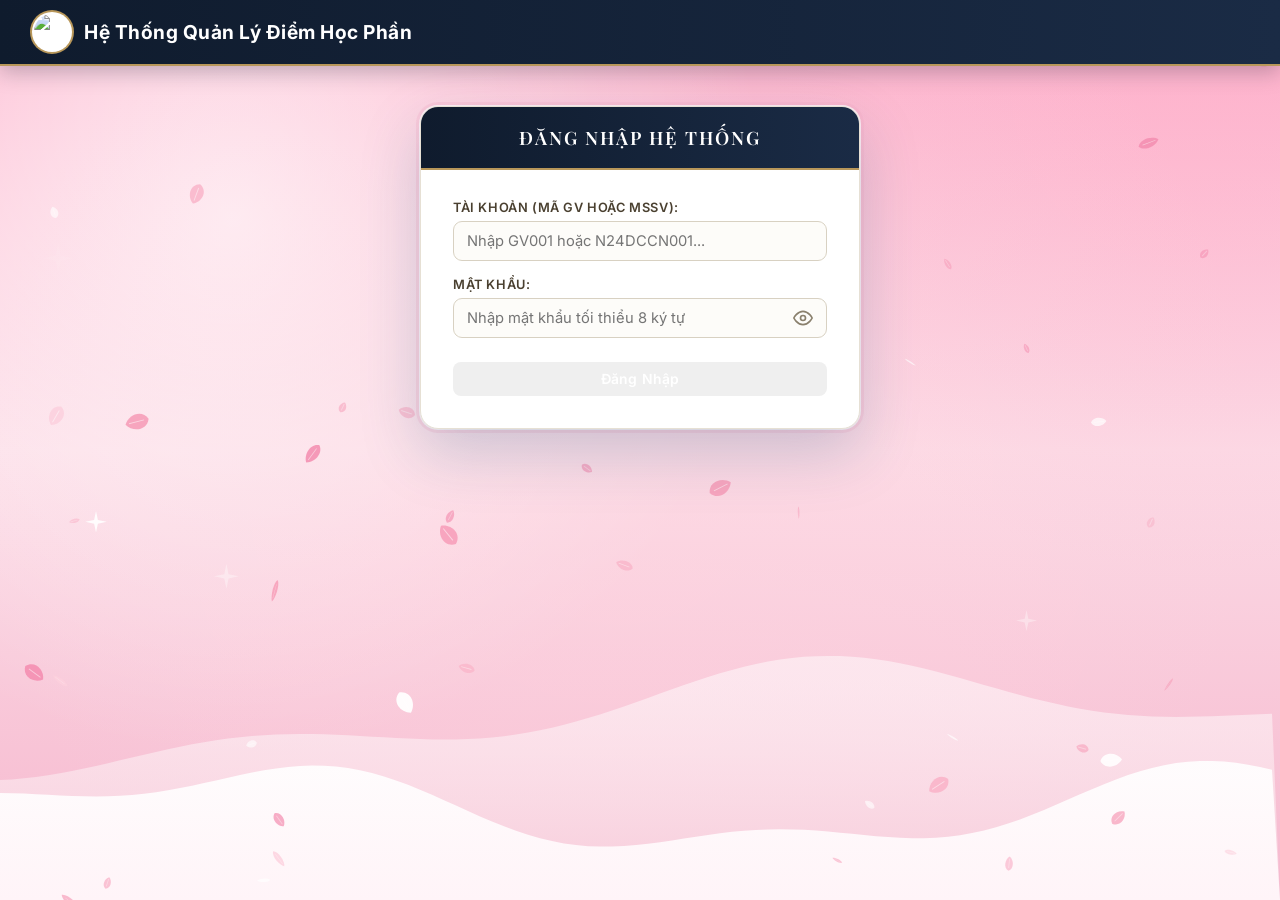
==== commit cbec67d1: "..." ====
--- a/templates/index.html
+++ b/templates/index.html
@@ -31,7 +31,7 @@
         .btn { padding: 8px 18px; border-radius: 8px; border: 1px solid transparent; font-size: .87rem; font-weight: 600; cursor: pointer; text-decoration: none; display: inline-flex; align-items: center; justify-content: center; gap: 6px; transition: all .2s ease; letter-spacing: .2px; }
         .btn:hover { transform: translateY(-1px); box-shadow: 0 6px 14px rgba(15,27,45,.18); }
         .btn:active { transform: translateY(0); }
-        .btn-primary { background: linear-gradient(135deg, var(--accent), var(--navy)); color: #fff; }
+        .btn-primary { background: linear-gradient(135deg, #152339); color: #fff; }
         .btn-success { background: linear-gradient(135deg, #3a8a68, #2a6b50); color: #fff; }
         .btn-danger { background: linear-gradient(135deg, #b4443c, #8f2f29); color: #fff; }
         .btn-warning { background: linear-gradient(135deg, var(--gold-2), var(--gold)); color: #241c0b; }
@@ -101,15 +101,18 @@
         .password-rule.invalid { color: #b4443c; font-weight: 600; }
         .password-rule::before { content: "✗ "; }
         .password-rule.valid::before { content: "✓ "; }
-        .grade-input { width: 84px; text-align: center; font-weight: 700; margin: 0 auto; display: block; }
+        .grade-input { width: 96px; text-align: center; font-weight: 700; margin: 0 auto; display: block; }
+        .grade-input::placeholder { text-align: center; font-size: .85rem; font-weight: 600; opacity: 1; }
+        .grade-input:disabled, .grade-input[readonly] { text-align: center; padding-left: 8px; padding-right: 8px; -moz-appearance: textfield; appearance: textfield; }
+        .grade-input:disabled::-webkit-inner-spin-button, .grade-input[readonly]::-webkit-inner-spin-button { -webkit-appearance: none; margin: 0; }
 
         /* MODAL */
         .modal-overlay { position: fixed; inset: 0; background: rgba(15,27,45,.55); backdrop-filter: blur(4px); display: flex; align-items: center; justify-content: center; z-index: 1000; animation: fadeIn .2s ease; }
         .modal-box { background: #fff; width: 90%; max-width: 480px; border-radius: 16px; overflow: hidden; box-shadow: 0 24px 60px rgba(0,0,0,.35); animation: popIn .25s ease; }
-        .modal-header { padding: 15px 22px; background: linear-gradient(90deg, var(--navy), var(--navy-2)); color: #fff; display: flex; justify-content: space-between; align-items: center; font-family: var(--serif); font-weight: 600; border-bottom: 2px solid var(--gold); }
+        .modal-header { padding: 15px 22px; background: linear-gradient(90deg, rgb(145, 114, 3), var(--line)); color: #fff; display: flex; justify-content: space-between; align-items: center; font-family: var(--serif); font-weight: 600; border-bottom: 2px solid var(--accent); }
         .modal-close { background: none; border: none; color: #fff; font-size: 1.4rem; cursor: pointer; }
         .modal-body { padding: 22px; }
-        .modal-footer { padding: 14px 22px; background: #faf7f0; border-top: 1px solid var(--line); display: flex; justify-content: flex-end; gap: 10px; }
+        .modal-footer { padding: 14px 22px; background: #f7f1dc; border-top: 1px solid var(--line); display: flex; justify-content: flex-end; gap: 10px; }
         .form-group { margin-bottom: 16px; text-align: left; }
         .form-group label { display: block; margin-bottom: 6px; font-weight: 600; font-size: .8rem; color: #4a4030; text-transform: uppercase; letter-spacing: .6px; }
         .d-none { display: none !important; }
@@ -197,9 +200,15 @@
 
         <!-- Menu chức năng cho Admin (Đã bỏ phân công giảng dạy) -->
         <nav id="navAdminControls" class="nav-links d-none">
-            <button class="btn btn-outline-light btn-sm" onclick="chuyenManHinh('viewDanhSachLop'); taiDanhSachLop();">Lớp Học Của Tôi</button>
+            <button class="btn btn-outline-light btn-sm" onclick="hienLopDangDay()">Lớp Học Của Tôi</button>
             <button class="btn btn-warning btn-sm" onclick="chuyenManHinh('viewQuanLyMonHoc'); taiDanhSachMonHoc();">Quản Lý Môn Học</button>
             <button class="btn btn-warning btn-sm" onclick="chuyenManHinh('viewQuanLyLopHoc'); taiDanhSachQuanLyLop();">Quản Lý Lớp Học</button>
+        </nav>
+
+        <!-- Menu cho giảng viên thường -->
+        <nav id="navGiangVien" class="nav-links d-none">
+            <button class="btn btn-outline-light btn-sm" onclick="hienLopDangDay()">Lớp Đang Dạy</button>
+            <button class="btn btn-outline-light btn-sm" onclick="hienLichSuGiangDay()">Lịch Sử Giảng Dạy</button>
         </nav>
 
         <div id="userHeader" class="user-panel d-none">
@@ -265,6 +274,8 @@
                                 <th>Giữa Kỳ</th>
                                 <th>Cuối Kỳ</th>
                                 <th>Tổng Kết</th>
+                                <th>Điểm Hệ 4</th>
+                                <th>Xếp Loại</th>
                                 <th>Kết Quả</th>
                             </tr>
                         </thead>
@@ -272,19 +283,14 @@
                     </table>
                 </div>
             </div>
-
-            <div class="card">
-                <div class="card-header">Kết Quả Tích Lũy Hiện Tại</div>
-                <div id="svTichLuy"></div>
-            </div>
         </section>
 
         <!-- 3. MÀN HÌNH DANH SÁCH LỚP PHỤ TRÁCH -->
         <section id="viewDanhSachLop" class="d-none">
             <div style="text-align: center; margin-bottom: 24px;">
-                <h2 style="color: var(--accent); margin-bottom: 6px;">DANH SÁCH LỚP HỌC PHẦN PHỤ TRÁCH</h2>
-                <p style="color: var(--muted); font-size: 0.9rem;">Các lớp học phần bạn trực tiếp được phân công giảng dạy.</p>
-                <p style="margin-top: 6px;"><span class="badge badge-active">Học kỳ hiện tại: <b id="hocKyHienTai">...</b></span></p>
+                <h2 id="tieuDeDanhSachLop" style="color: var(--accent); margin-bottom: 6px;">DANH SÁCH LỚP HỌC PHẦN PHỤ TRÁCH</h2>
+                <p id="moTaDanhSachLop" style="color: var(--muted); font-size: 0.9rem;">Các lớp học phần bạn đang giảng dạy trong học kỳ hiện tại.</p>
+                <p id="dongHocKyHienTai" style="margin-top: 6px;"><span class="badge badge-active">Học kỳ hiện tại: <b id="hocKyHienTai">...</b></span></p>
             </div>
             <div id="classList" class="class-grid"></div>
         </section>
@@ -311,6 +317,11 @@
                 </div>
             </div>
 
+            <div id="canhBaoSuaDiemAdmin" class="d-none"
+                 style="margin-bottom: 14px; padding: 10px 16px; border-radius: 8px; background: #fff7e0; border: 1px solid #f0c36d; color: #7a5200; font-size: 0.9rem;">
+                Lớp học phần này <b>đã hoàn thành</b>. Với quyền <b>Admin</b>, bạn vẫn có thể sửa điểm và bấm <b>Lưu Bảng Điểm</b> ở cuối bảng.
+            </div>
+
             <!-- THANH TÌM KIẾM SINH VIÊN TỨC THỜI TRONG LỚP -->
             <div class="card" style="margin-bottom: 14px;">
                 <div class="card-body" style="padding: 10px 16px; display: flex; justify-content: space-between; align-items: center; flex-wrap: wrap; gap: 10px;">
@@ -328,7 +339,6 @@
             <div class="card">
                 <div class="card-header">
                     <span>Sổ Điểm: <span id="labelTenMon"></span></span>
-                    <button id="btnLuuDiemTop" class="btn btn-warning btn-sm d-none" onclick="luuDiem()">Lưu Bảng Điểm</button>
                 </div>
                 <div class="table-responsive">
                     <table>
@@ -342,6 +352,8 @@
                                 <th id="thGiuaKy" style="width: 110px;">Giữa Kỳ</th>
                                 <th id="thCuoiKy" style="width: 110px;">Cuối Kỳ</th>
                                 <th style="width: 100px;">Tổng Kết</th>
+                                <th style="width: 90px;">Điểm Hệ 4</th>
+                                <th style="width: 90px;">Xếp Loại</th>
                                 <th style="width: 110px;">Kết Quả</th>
                             </tr>
                         </thead>
@@ -490,7 +502,7 @@
                 </div>
                 <div class="modal-footer">
                     <button type="button" class="btn btn-secondary" onclick="dongModal('modalDoiMatKhau')">Hủy</button>
-                    <button type="submit" class="btn btn-primary">Đổi mật khẩu</button>
+                    <button type="submit" class="btn btn-primary    ">Đổi mật khẩu</button>
                 </div>
             </form>
         </div>
@@ -541,6 +553,7 @@
         let currentLop = null;
         let xemTatCa = false;   // true khi Admin mở sổ điểm từ menu QL Lớp Học
         let currentMonId = null;
+        let currentPcId = null;   // phân công (môn + học kỳ) đang mở
         let studentsList = [];
         let subjectsList = [];
         let coQuyenSua = false;
@@ -574,6 +587,18 @@
                 });
         });
 
+        let cheDoLichSu = false;   // false: Lớp đang dạy | true: Lịch sử giảng dạy (chỉ xem)
+        function hienLopDangDay() {
+            cheDoLichSu = false;
+            chuyenManHinh("viewDanhSachLop");
+            taiDanhSachLop();
+        }
+        function hienLichSuGiangDay() {
+            cheDoLichSu = true;
+            chuyenManHinh("viewDanhSachLop");
+            taiDanhSachLop();
+        }
+
         function chuyenManHinh(viewId) {
             ["viewLogin", "viewSinhVien", "viewDanhSachLop", "viewSoDiemLop", "viewQuanLyMonHoc", "viewQuanLyLopHoc"].forEach(id => {
                 document.getElementById(id).classList.add("d-none");
@@ -611,16 +636,18 @@
 
                 if (isAdmin) {
                     document.getElementById("navAdminControls").classList.remove("d-none");
+                    document.getElementById("navGiangVien").classList.add("d-none");
                 } else {
                     document.getElementById("navAdminControls").classList.add("d-none");
+                    document.getElementById("navGiangVien").classList.remove("d-none");
                 }
 
-                chuyenManHinh("viewDanhSachLop");
-                taiDanhSachLop();
+                hienLopDangDay();
             } else {
                 document.getElementById("userBadge").textContent = "Sinh viên";
                 document.getElementById("userBadge").className = "badge badge-student";
                 document.getElementById("navAdminControls").classList.add("d-none");
+                document.getElementById("navGiangVien").classList.add("d-none");
                 chuyenManHinh("viewSinhVien");
                 taiDiemSinhVien();
             }
@@ -755,11 +782,13 @@
             return `<div class="gpa-box">
                 <div class="gpa-col">
                     ${gpaDong("Điểm trung bình học kỳ hệ 10", hk.gpa10)}
+                    ${gpaDong("Điểm trung bình học kỳ hệ 4", hk.gpa4)}
                     ${gpaDong("Số tín chỉ đạt học kỳ", hk.tc_dat)}
                     ${gpaDong("Xếp loại học kỳ", hk.xep_loai)}
                 </div>
                 <div class="gpa-col">
                     ${gpaDong("Điểm trung bình tích lũy hệ 10", tl.gpa10)}
+                    ${gpaDong("Điểm trung bình tích lũy hệ 4", tl.gpa4)}
                     ${gpaDong("Số tín chỉ tích lũy", tl.tc_tich_luy)}
                     ${gpaDong("Xếp loại tích lũy", tl.xep_loai)}
                 </div>
@@ -770,6 +799,7 @@
             return `<div class="gpa-box">
                 <div class="gpa-col">
                     ${gpaDong("Điểm trung bình tích lũy hệ 10", tl.gpa10)}
+                    ${gpaDong("Điểm trung bình tích lũy hệ 4", tl.gpa4)}
                     ${gpaDong("Số tín chỉ tích lũy", tl.tc_tich_luy)}
                 </div>
                 <div class="gpa-col">
@@ -802,8 +832,7 @@
                     const tongHop = data.tong_hop || { hoc_ky: [], tich_luy: {} };
                     const gpaTheoKy = {};
                     tongHop.hoc_ky.forEach(h => { gpaTheoKy[`${h.nam_hoc}|${h.hoc_ky}`] = h; });
-                    document.getElementById("svTichLuy").innerHTML = hopGpaTichLuy(tongHop.tich_luy);
-
+        
                     for (let i = 0; i < bangDiem.length; i++) {
 
                         const mh = bangDiem[i];
@@ -891,8 +920,16 @@
                                     ${mh.diem_tk ?? "Chưa có"}
                                 </td>
 
+                                <td class="grade-final">
+                                    ${hienHe4(mh.diem_he4)}
+                                </td>
+
+                                <td class="grade-final">
+                                    ${hienChu(mh.diem_chu)}
+                                </td>
+
                                 <td>
-                                    ${ketQuaMon(mh.diem_tk)}
+                                    ${ketQuaMon(mh.diem_tk, mh.co_diem_0)}
                                 </td>
 
                             </tr>
@@ -903,29 +940,43 @@
                             ? `${bangDiem[i + 1].nam_hoc}|${bangDiem[i + 1].hoc_ky}`
                             : null;
                         if (keyTiep !== groupKey && gpaTheoKy[groupKey]) {
-                            tbody.innerHTML += `<tr class="gpa-row"><td colspan="11">${hopGpaHocKy(gpaTheoKy[groupKey])}</td></tr>`;
+                            tbody.innerHTML += `<tr class="gpa-row"><td colspan="13">${hopGpaHocKy(gpaTheoKy[groupKey])}</td></tr>`;
                         }
                     }
                 });
         }
 
         // GIẢNG VIÊN & ADMIN: TẢI DANH SÁCH LỚP PHỤ TRÁCH
+        // Bỏ dấu tiếng Việt + chữ thường để tìm kiếm không phân biệt dấu ("co so du lieu" khớp "Cơ sở dữ liệu")
+        function chuanHoaTim(s) {
+            return String(s || "").normalize("NFD").replace(/[\u0300-\u036f]/g, "")
+                .replace(/đ/g, "d").replace(/Đ/g, "d").toLowerCase();
+        }
+
         function taiDanhSachLop() {
-            fetch("/api/classes")
+            const lichSu = cheDoLichSu && !currentUser.is_admin;
+            document.getElementById("tieuDeDanhSachLop").textContent = lichSu ? "LỊCH SỬ GIẢNG DẠY" : "DANH SÁCH LỚP HỌC PHẦN PHỤ TRÁCH";
+            document.getElementById("moTaDanhSachLop").textContent = lichSu
+                ? "Các lớp học phần bạn đã dạy xong. Chỉ được xem điểm, không được chỉnh sửa."
+                : "Các lớp học phần bạn đang giảng dạy trong học kỳ hiện tại.";
+            document.getElementById("dongHocKyHienTai").classList.toggle("d-none", lichSu);
+            fetch(lichSu ? "/api/classes?lich_su=1" : "/api/classes")
                 .then(res => res.json())
                 .then(classes => {
                     const classList = document.getElementById("classList");
                     classList.innerHTML = "";
                     if (classes.length === 0) {
-                        classList.innerHTML = `<div style="grid-column: 1/-1; text-align: center; color: var(--muted); padding: 30px;">Bạn chưa được phân công dạy lớp học phần nào.</div>`;
+                        classList.innerHTML = `<div style="grid-column: 1/-1; text-align: center; color: var(--muted); padding: 30px;">${lichSu ? "Bạn chưa có lớp học phần nào đã dạy xong." : "Hiện bạn không có lớp học phần nào đang giảng dạy."}</div>`;
                         return;
                     }
                     // Gộp các phân công cùng một lớp (nhiều môn) thành 1 thẻ.
                     // Danh sách đã được sắp xếp từ backend nên dòng đầu tiên của mỗi lớp là dòng ưu tiên nhất.
                     const nhomLop = new Map();
                     classes.forEach(c => {
-                        if (!nhomLop.has(c.ma_lop)) nhomLop.set(c.ma_lop, { ...c, cacMon: [] });
-                        const nhom = nhomLop.get(c.ma_lop);
+                        // Lịch sử: mỗi (lớp + học kỳ) là một thẻ riêng; Lớp đang dạy: gộp theo lớp
+                        const khoaNhom = lichSu ? `${c.ma_lop}|${c.hoc_ky}|${c.nam_hoc}` : c.ma_lop;
+                        if (!nhomLop.has(khoaNhom)) nhomLop.set(khoaNhom, { ...c, cacMon: [] });
+                        const nhom = nhomLop.get(khoaNhom);
                         nhom.cacMon.push(c);
                         if (c.trang_thai === 'DANG_DAY') {
                             nhom.trang_thai = 'DANG_DAY';
@@ -934,6 +985,14 @@
                     });
 
                     nhomLop.forEach(c => {
+                        // Thẻ chỉ liệt kê các môn của ĐÚNG học kỳ đang hiển thị trên thẻ (không lẫn môn của kỳ cũ / môn học lại),
+                        // mỗi môn một dòng.
+                        const daThay = new Set();
+                        c.cacMon = c.cacMon.filter(m => {
+                            if (m.hoc_ky !== c.hoc_ky || m.nam_hoc !== c.nam_hoc || daThay.has(m.mon_hoc_id)) return false;
+                            daThay.add(m.mon_hoc_id);
+                            return true;
+                        });
                         const isDone = (c.trang_thai !== 'DANG_DAY');
                         const statusBadge = badgeTrangThai(c.trang_thai, 'style="margin-bottom: 8px;"');
                         const dsMon = c.cacMon.map(m =>
@@ -944,7 +1003,7 @@
 
                         const card = document.createElement("div");
                         card.className = "class-card";
-                        card.onclick = () => moSoDiemLop(c.ma_lop, c.cacMon[0].mon_hoc_id);
+                        card.onclick = () => moSoDiemLop(c.ma_lop, c.cacMon[0].mon_hoc_id, false, c.cacMon[0].pc_id);
                         card.innerHTML = `
                             ${statusBadge}
                             <h3 style="color: var(--accent); margin-bottom: 6px;">${esc(c.ma_lop)}</h3>
@@ -952,10 +1011,17 @@
                             <div style="color: var(--muted); font-size: 0.85rem; margin-bottom: 4px;">HK${c.hoc_ky} • ${esc(c.nam_hoc)}</div>
                             ${currentUser.is_admin ? `<div style="color: var(--muted); font-size: 0.85rem; margin-bottom: 4px;">GV: ${esc(dsGv)}</div>` : ""}
                             <div style="color: var(--muted); font-size: 0.85rem; margin-bottom: 14px;">Sĩ số: <strong>${c.so_luong_sv}</strong> sinh viên</div>
-                            <button class="btn ${isDone ? 'btn-outline-secondary' : 'btn-primary'}" style="width: 100%;">
-                                ${isDone ? 'Xem điểm' : 'Vào Sổ Điểm'}
+                            <button class="btn ${(isDone && !(currentUser.is_admin && c.trang_thai === 'HOAN_THANH')) ? 'btn-outline-secondary' : 'btn-primary'}" style="width: 100%;">
+                                ${isDone ? ((currentUser.is_admin && c.trang_thai === 'HOAN_THANH') ? 'Xem / Sửa điểm' : 'Xem điểm') : 'Vào Sổ Điểm'}
                             </button>
                         `;
+                        // Chuỗi dùng cho ô tìm kiếm
+                        card.dataset.tim = chuanHoaTim([
+                            c.ma_lop, c.ten_lop,
+                            ...c.cacMon.flatMap(m => [m.ma_mon, m.ten_mon, m.gv_phu_trach]),
+                            `hk${c.hoc_ky}`, `hoc ky ${c.hoc_ky}`, c.nam_hoc,
+                            isDone ? "da hoan thanh" : "dang giang day"
+                        ].join(" "));
                         classList.appendChild(card);
                     });
                 });
@@ -972,10 +1038,11 @@
             }
         }
 
-        function moSoDiemLop(maLop, monId, tatCa = false) {
+        function moSoDiemLop(maLop, monId, tatCa = false, pcId = null) {
             xemTatCa = tatCa;
             currentLop = maLop;
             currentMonId = monId ? String(monId) : null;
+            currentPcId = pcId ? String(pcId) : null;
             document.getElementById("searchInput").value = "";
             chuyenManHinh("viewSoDiemLop");
             document.getElementById("labelMaLop").textContent = maLop;
@@ -985,8 +1052,10 @@
         function taiDuLieuLopVaDiem() {
             let url = `/api/class/${encodeURIComponent(currentLop)}`;
             const qs = [];
-            if (currentMonId) qs.push(`mon_id=${encodeURIComponent(currentMonId)}`);
+            if (currentPcId) qs.push(`pc_id=${encodeURIComponent(currentPcId)}`);
+            else if (currentMonId) qs.push(`mon_id=${encodeURIComponent(currentMonId)}`);
             if (xemTatCa) qs.push("all=1");
+            else if (cheDoLichSu && !currentUser.is_admin) qs.push("lich_su=1");
             if (qs.length) url += "?" + qs.join("&");
 
             fetch(url)
@@ -995,24 +1064,28 @@
                     studentsList = data.students;
                     subjectsList = data.subjects;
                     currentMonId = String(data.current_mon_id);
+                    currentPcId = String(data.current_pc_id);
                     coQuyenSua = data.co_quyen_sua_diem;
 
                     const statusBadge = document.getElementById("badgeTrangThaiLop");
                     if (data.trang_thai_lop === "DANG_DAY") {
                         statusBadge.className = "badge badge-active";
                         statusBadge.textContent = `Đang giảng dạy (Được nhập điểm) • ${data.hoc_ky_lop}`;
+                    } else if (data.trang_thai_lop === "HOAN_THANH" && coQuyenSua) {
+                        statusBadge.className = "badge badge-active";
+                        statusBadge.textContent = `Đã hoàn thành (Admin được sửa điểm) • ${data.hoc_ky_lop}`;
                     } else {
                         statusBadge.className = "badge badge-done";
-                        statusBadge.textContent = `${data.trang_thai_lop === "HOAN_THANH" ? "Đã hoàn thành" : "Chưa bắt đầu"} (${data.co_quyen_sua_diem ? "Quản trị được sửa điểm" : "Chỉ xem"}) • ${data.hoc_ky_lop}`;
+                        statusBadge.textContent = `${data.trang_thai_lop === "HOAN_THANH" ? "Đã hoàn thành" : "Chưa bắt đầu"} (Chỉ xem) • ${data.hoc_ky_lop}`;
                     }
 
-                    const nutTop = document.getElementById("btnLuuDiemTop");
+                    document.getElementById("canhBaoSuaDiemAdmin")
+                        .classList.toggle("d-none", !(data.trang_thai_lop === "HOAN_THANH" && coQuyenSua));
+
                     const nutBot = document.getElementById("btnLuuDiemBottom");
                     if (coQuyenSua) {
-                        nutTop.classList.remove("d-none");
                         nutBot.classList.remove("d-none");
                     } else {
-                        nutTop.classList.add("d-none");
                         nutBot.classList.add("d-none");
                     }
 
@@ -1040,12 +1113,12 @@
             select.innerHTML = "";
             subjectsList.forEach(mon => {
                 const opt = document.createElement("option");
-                opt.value = mon.id;
-                opt.textContent = `${mon.ma_mon} - ${mon.ten_mon}`;
-                if (String(mon.id) === String(currentMonId)) opt.selected = true;
+                opt.value = mon.pc_id;
+                opt.textContent = mon.nhan || `${mon.ma_mon} - ${mon.ten_mon}`;
+                if (String(mon.pc_id) === String(currentPcId)) opt.selected = true;
                 select.appendChild(opt);
             });
-            const monHienTai = subjectsList.find(m => String(m.id) === String(currentMonId));
+            const monHienTai = subjectsList.find(m => String(m.pc_id) === String(currentPcId));
             capNhatTieuDeCot(monHienTai);
             if (monHienTai) {
                 document.getElementById("labelTenMon").textContent = `${monHienTai.ten_mon} (${monHienTai.ma_mon})`;
@@ -1054,7 +1127,9 @@
         }
 
         function doiMonHoc() {
-            currentMonId = document.getElementById("selectMonHoc").value;
+            currentPcId = document.getElementById("selectMonHoc").value;
+            const pcChon = subjectsList.find(m => String(m.pc_id) === String(currentPcId));
+            currentMonId = pcChon ? String(pcChon.id) : currentMonId;
             taiDuLieuLopVaDiem();
         }
 
@@ -1066,7 +1141,7 @@
             document.getElementById("countHienThi").textContent = danhSach.length;
 
             if (danhSach.length === 0) {
-                tbody.innerHTML = `<tr><td colspan="9" style="color: var(--muted); padding: 25px;">Không tìm thấy sinh viên nào phù hợp.</td></tr>`;
+                tbody.innerHTML = `<tr><td colspan="11" style="color: var(--muted); padding: 25px;">Không tìm thấy sinh viên nào phù hợp.</td></tr>`;
                 return;
             }
 
@@ -1095,10 +1170,12 @@
                     <td>
                         <input type="number" step="0.1" min="0" max="10"
                                class="form-control grade-input"
-                               id="ck_${sv.sv_id}" value="${sv.diem_ck ?? ""}" ${readOnlyAttr}>
+                               id="ck_${sv.sv_id}" value="${sv.cam_thi ? "" : (sv.diem_ck ?? "")}" ${(coQuyenSua && !sv.cam_thi) ? "" : "readonly disabled"} ${sv.cam_thi ? 'placeholder="Cấm thi" title="Có cột điểm bằng 0 nên không được thi cuối kỳ"' : ""}>
                     </td>
                     <td id="tk_${sv.sv_id}">${hienThiTongKet(sv.diem_tk)}</td>
-                    <td id="loai_${sv.sv_id}">${ketQuaMon(sv.diem_tk)}</td>
+                    <td id="he4_${sv.sv_id}">${hienHe4(sv.diem_he4)}</td>
+                    <td id="chu_${sv.sv_id}">${hienChu(sv.diem_chu)}</td>
+                    <td id="loai_${sv.sv_id}">${ketQuaMon(sv.diem_tk, sv.co_diem_0)}</td>
                 `;
                 tbody.appendChild(tr);
             });
@@ -1121,6 +1198,25 @@
             document.getElementById("searchInput").value = "";
             hienThiBangSinhVien(studentsList);
         }
+
+        // CHẶN NHẬP KÝ TỰ KHÔNG PHẢI SỐ (e, E, +, -) Ở MỌI Ô SỐ
+        const KY_TU_CAM = /[eE+\-]/;
+        document.addEventListener("keydown", e => {
+            if (e.target.matches && e.target.matches('input[type="number"]') && !e.ctrlKey && !e.metaKey && KY_TU_CAM.test(e.key) && e.key.length === 1) {
+                e.preventDefault();
+            }
+        });
+        document.addEventListener("beforeinput", e => {
+            if (e.target.matches && e.target.matches('input[type="number"]') && e.data && KY_TU_CAM.test(e.data)) {
+                e.preventDefault();
+            }
+        });
+        document.addEventListener("paste", e => {
+            if (e.target.matches && e.target.matches('input[type="number"]')) {
+                const text = (e.clipboardData || window.clipboardData).getData("text").trim();
+                if (!/^\d*\.?\d*$/.test(text)) e.preventDefault();
+            }
+        });
 
         // TÍNH ĐIỂM TỔNG KẾT KHI GÕ
         // Thành phần nào có tỷ lệ > 0 thì bắt buộc phải có điểm mới tính được tổng kết
@@ -1144,29 +1240,79 @@
                 const el = document.getElementById(`${k}_${svId}`);
                 return el ? el.value : "";
             };
-            const tk = tinhTongKet(
-                { cc: val("cc"), bt: val("bt"), gk: val("gk"), ck: val("ck") },
-                tyLeMonHienTai()
-            );
+            const tl = tyLeMonHienTai();
+            const diem = { cc: val("cc"), bt: val("bt"), gk: val("gk"), ck: val("ck") };
+            const camThi = camThiCuoiKy(diem, tl);
+            const elCk = document.getElementById(`ck_${svId}`);
+            if (elCk && coQuyenSua) {
+                if (camThi) {
+                    elCk.value = "";
+                    elCk.disabled = true;
+                    elCk.readOnly = true;
+                    elCk.placeholder = "Cấm thi";
+                    elCk.title = "Có cột điểm bằng 0 nên không được thi cuối kỳ";
+                    diem.ck = "";
+                } else {
+                    elCk.disabled = false;
+                    elCk.readOnly = false;
+                    elCk.placeholder = "";
+                    elCk.title = "";
+                }
+            }
+            // Cấm thi: điểm cuối kỳ tính 0 khi tính tổng kết
+            const tk = tinhTongKet(camThi ? { ...diem, ck: "0" } : diem, tl);
             document.getElementById(`tk_${svId}`).innerHTML = hienThiTongKet(tk);
-            document.getElementById(`loai_${svId}`).innerHTML = ketQuaMon(tk);
+            const rot = monRot(diem, tl);
+            const [chu, he4] = quyDoiDiem(tk, rot);
+            document.getElementById(`he4_${svId}`).innerHTML = hienHe4(he4);
+            document.getElementById(`chu_${svId}`).innerHTML = hienChu(chu);
+            document.getElementById(`loai_${svId}`).innerHTML = ketQuaMon(tk, rot);
         });
 
         function hienThiTongKet(diem) {
             return (diem === null || diem === undefined) ? `<span style="color: var(--muted); font-style: italic;">Chưa có</span>` : `<strong style="color: var(--accent);">${diem}</strong>`;
         }
 
-        // Kết quả môn: dấu tick xanh khi điểm tổng kết >= 4.0, dấu X đỏ khi dưới 4.0 (icon nét đậm, đầu tròn)
+        // Kết quả môn: tick xanh khi tổng kết >= 4.0; dấu X đỏ khi dưới 4.0, bị cấm thi hoặc cuối kỳ bằng 0
         const ICON_DAT = `<svg class="kq-icon" viewBox="0 0 24 24" role="img" aria-label="Đạt"><title>Đạt</title><path d="M4.5 12.8l5 5L19.5 6.2" fill="none" stroke="#4d9a00" stroke-width="4.4" stroke-linecap="round" stroke-linejoin="round"/></svg>`;
         const ICON_TRUOT = `<svg class="kq-icon" viewBox="0 0 24 24" role="img" aria-label="Không đạt"><title>Không đạt</title><path d="M5.5 5.5l13 13M18.5 5.5l-13 13" fill="none" stroke="#cc0000" stroke-width="4.4" stroke-linecap="round"/></svg>`;
 
-        function ketQuaMon(diem) {
+        // Quy đổi thang 10 -> [điểm chữ, thang 4] theo bảng PTIT. Môn rớt (cấm thi / cuối kỳ = 0) luôn là F - 0.0
+        const BANG_QUY_DOI = [[9.0, "A+", 4.0], [8.5, "A", 3.7], [8.0, "B+", 3.5], [7.0, "B", 3.0],
+                              [6.5, "C+", 2.5], [5.5, "C", 2.0], [5.0, "D+", 1.5], [4.0, "D", 1.0]];
+        function quyDoiDiem(tk, rot = false) {
+            if (rot) return ["F", 0];
+            if (tk === null || tk === undefined || tk === "") return [null, null];
+            const d = Number(tk);
+            for (const [nguong, chu, he4] of BANG_QUY_DOI) if (d >= nguong) return [chu, he4];
+            return ["F", 0];
+        }
+        function hienHe4(v) {
+            return (v === null || v === undefined) ? `<span style="color: var(--muted);">—</span>` : `<strong style="color: var(--accent);">${Number(v).toFixed(1)}</strong>`;
+        }
+        function hienChu(c) {
+            return c ? `<strong style="color: ${c === "F" ? "#cc0000" : "var(--accent)"};">${c}</strong>` : `<span style="color: var(--muted);">—</span>`;
+        }
+
+        // Cấm thi: CC/BT/GK (tỷ lệ > 0) có cột bằng 0 -> không được nhập điểm cuối kỳ, môn rớt
+        function camThiCuoiKy(diem, tl) {
+            return ["cc", "bt", "gk"].some(k =>
+                tl[k] > 0 && diem[k] !== "" && diem[k] !== null && diem[k] !== undefined && Number(diem[k]) === 0);
+        }
+        // Rớt: bị cấm thi, hoặc điểm cuối kỳ bằng 0
+        function monRot(diem, tl) {
+            const ck0 = tl.ck > 0 && diem.ck !== "" && diem.ck !== null && diem.ck !== undefined && Number(diem.ck) === 0;
+            return camThiCuoiKy(diem, tl) || ck0;
+        }
+
+        function ketQuaMon(diem, rot = false) {
+            if (rot) return ICON_TRUOT;
             if (diem === null || diem === undefined || diem === "") return `<span class="badge badge-done">Chưa xét</span>`;
             return Number(diem) >= 4 ? ICON_DAT : ICON_TRUOT;
         }
 
         function luuDiem() {
-            if (!coQuyenSua) { thongBao("Lớp học phần đã kết thúc, bạn không có quyền sửa điểm."); return; }
+            if (!coQuyenSua) { thongBao("Bạn không có quyền sửa điểm lớp này. Giảng viên chỉ sửa được lớp đang giảng dạy; lớp đã hoàn thành chỉ Admin được sửa."); return; }
             const gradesData = [];
             for (const sv of studentsList) {
                 const elCc = document.getElementById(`cc_${sv.sv_id}`);
@@ -1190,10 +1336,13 @@
             fetch(`/api/class/${encodeURIComponent(currentLop)}/update-grades${xemTatCa ? "?all=1" : ""}`, {
                 method: "POST",
                 headers: { "Content-Type": "application/json" },
-                body: JSON.stringify({ mon_id: Number(currentMonId), grades: gradesData })
+                body: JSON.stringify({ mon_id: Number(currentMonId), pc_id: Number(currentPcId), grades: gradesData })
             })
-            .then(res => res.json())
-            .then(data => { thongBao(data.message); taiDuLieuLopVaDiem(); });
+            .then(res => res.json().then(data => ({ ok: res.ok, data })))
+            .then(({ ok, data }) => {
+                thongBao(data.message || (ok ? "Đã lưu bảng điểm thành công!" : "Không lưu được bảng điểm."));
+                taiDuLieuLopVaDiem();
+            });
         }
 
         // ================= ADMIN: CRUD MÔN HỌC =================
@@ -1212,7 +1361,9 @@
                                 <td>${pct(m.ty_le_cc)} / ${pct(m.ty_le_bt)} / ${pct(m.ty_le_gk)} / ${pct(m.ty_le_ck)}</td>
                                 <td>
                                     <button class="btn btn-outline-primary btn-sm" onclick="moModalSuaMon(${m.id}, '${esc(m.ma_mon)}', '${esc(m.ten_mon)}', ${m.so_tin_chi}, ${m.ty_le_cc}, ${m.ty_le_bt}, ${m.ty_le_gk}, ${m.ty_le_ck})">Sửa</button>
-                                    <button class="btn btn-outline-danger btn-sm" onclick="xoaMonHoc(${m.id})">Xóa</button>
+                                    ${m.so_phan_cong > 0
+                                        ? `<button class="btn btn-outline-danger btn-sm" disabled style="opacity:.5;cursor:not-allowed;" title="Môn đã có ${m.so_phan_cong} phân công giảng dạy (kể cả đã hoàn thành), không thể xóa">Xóa</button>`
+                                        : `<button class="btn btn-outline-danger btn-sm" onclick="xoaMonHoc(${m.id})">Xóa</button>`}
                                 </td>
                             </tr>
                         `;
@@ -1339,11 +1490,12 @@
                     <td>HK${c.hoc_ky} • ${esc(c.nam_hoc)}</td>
                     <td>${badgeTrangThai(c.trang_thai)}</td>
                     <td>${c.so_luong_sv} sinh viên</td>
-                    <td><button class="btn ${c.trang_thai === "HOAN_THANH" ? "btn-outline-secondary" : "btn-primary"} btn-sm">
-                        ${c.trang_thai === "HOAN_THANH" ? "Xem điểm" : "Xem / Cập nhật điểm"}
+                    <td><button class="btn ${c.trang_thai === "CHUA_BAT_DAU" ? "btn-outline-secondary" : "btn-primary"} btn-sm">
+                        ${c.trang_thai === "DANG_DAY" ? "Xem / Cập nhật điểm"
+                            : (c.trang_thai === "HOAN_THANH" ? "Xem / Sửa điểm" : "Xem điểm")}
                     </button></td>
                 `;
-                tr.querySelector("button").onclick = () => moSoDiemLop(c.ma_lop, c.mon_hoc_id, true);
+                tr.querySelector("button").onclick = () => moSoDiemLop(c.ma_lop, c.mon_hoc_id, true, c.pc_id);
                 tbody.appendChild(tr);
             });
         }
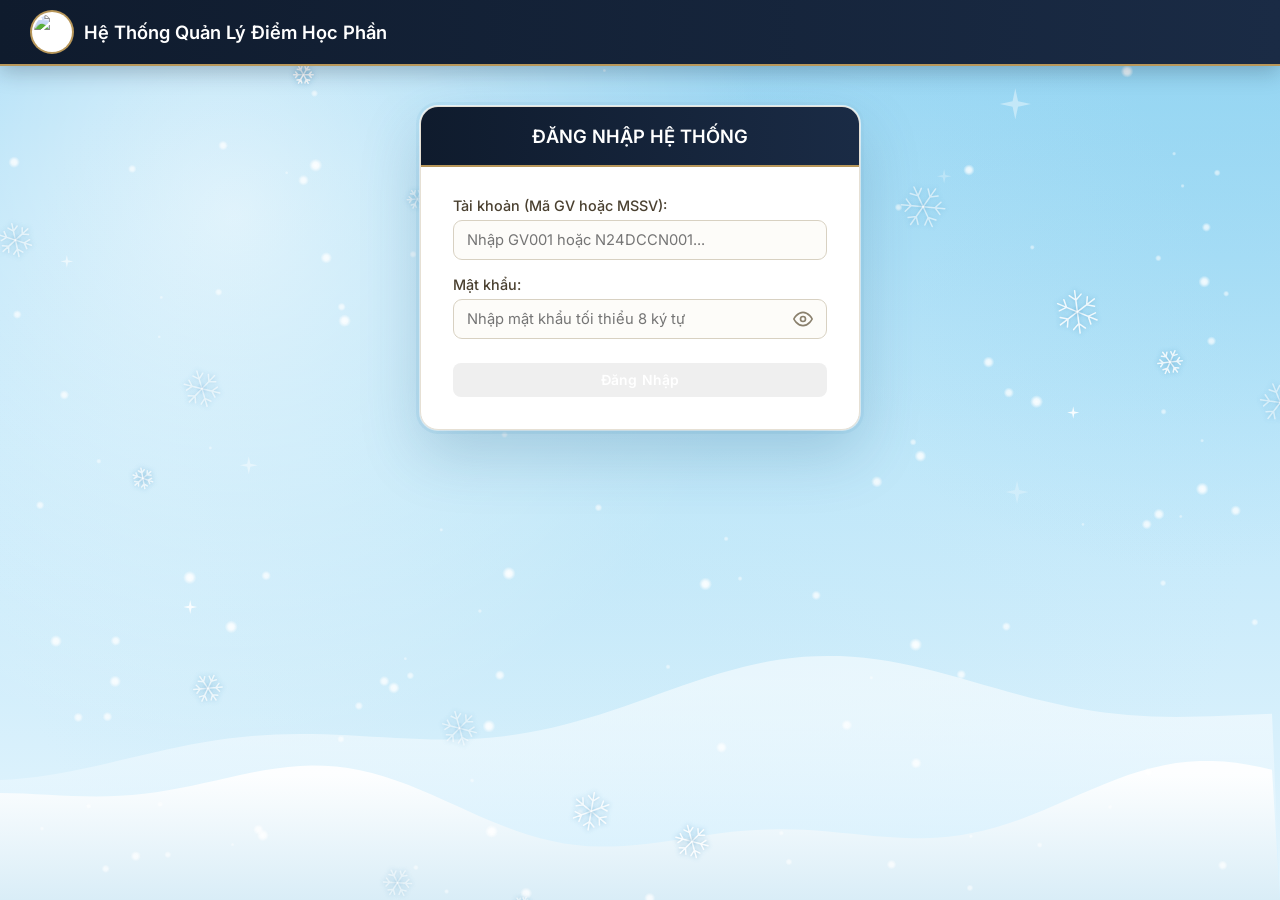
==== commit 93a5f942: "last version" ====
--- a/templates/index.html
+++ b/templates/index.html
@@ -4,25 +4,25 @@
     <meta charset="UTF-8">
     <meta name="viewport" content="width=device-width, initial-scale=1.0">
     <title>Hệ Thống Quản Lý Điểm Học Phần</title>
-    <link rel="icon" type="image/png" href="/Logo_PTIT_University.png">
+    <link rel="icon" type="image/png" href="/Logo.png">
     <link rel="preconnect" href="https://fonts.googleapis.com">
     <link rel="preconnect" href="https://fonts.gstatic.com" crossorigin>
-    <link href="https://fonts.googleapis.com/css2?family=Inter:wght@400;500;600;700&family=Playfair+Display:wght@600;700&display=swap" rel="stylesheet">
+    <link href="https://fonts.googleapis.com/css2?family=Inter:wght@400;500;600;700&display=swap" rel="stylesheet">
     <style>
         :root {
             --navy: #0f1b2d; --navy-2: #1a2b45; --accent: #1f3a5f; --gold: #b8975a; --gold-2: #d4b87e;
             --ivory: #f6f3ee; --line: #e6e0d4; --ink: #22262e; --muted: #7a7f89;
-            --serif: "Playfair Display", Georgia, "Times New Roman", serif;
+            --serif: "Inter", -apple-system, BlinkMacSystemFont, "Segoe UI", Roboto, Arial, sans-serif;
             --sans: "Inter", -apple-system, BlinkMacSystemFont, "Segoe UI", Roboto, Arial, sans-serif;
         }
         * { box-sizing: border-box; margin: 0; padding: 0; font-family: var(--sans); }
         body { background: radial-gradient(1200px 500px at 50% -100px, #e9e2d3 0%, var(--ivory) 60%); color: var(--ink); min-height: 100vh; -webkit-font-smoothing: antialiased; }
-        h2, h3, .card-header, .navbar-brand, .notice-title { font-family: var(--serif) !important; font-variant-numeric: lining-nums; font-feature-settings: "lnum" 1; letter-spacing: .3px; }
+        h2, h3, .card-header, .navbar-brand, .notice-title { font-family: var(--sans) !important; font-weight: 600; letter-spacing: 0; }
         h2 { color: var(--navy) !important; }
 
         /* NAVBAR */
         .navbar { background: linear-gradient(90deg, var(--navy), var(--navy-2)); color: #fff; padding: 12px 32px; display: flex; justify-content: space-between; align-items: center; gap: 16px; flex-wrap: wrap; border-bottom: 2px solid var(--gold); box-shadow: 0 6px 20px rgba(15,27,45,.25); }
-        .navbar-brand { font-family: var(--serif); font-size: 1.2rem; font-weight: 700; letter-spacing: .5px; display: flex; align-items: center; gap: 12px; }
+        .navbar-brand { font-family: var(--sans); font-size: 1.15rem; font-weight: 600; letter-spacing: 0; display: flex; align-items: center; gap: 12px; }
         .navbar-logo { width: 40px; height: 40px; object-fit: contain; background: #fff; border-radius: 50%; padding: 2px; box-shadow: 0 0 0 2px var(--gold); }
         .nav-links, .user-panel { display: flex; gap: 10px; align-items: center; flex-wrap: wrap; }
         #userTen { color: var(--gold-2); }
@@ -65,10 +65,10 @@
         .gpa-row > td { padding: 0 !important; background: transparent !important; }
         @media (max-width: 720px) { .gpa-box { grid-template-columns: 1fr; row-gap: 6px; } }
         .card { background: #fff; border-radius: 14px; box-shadow: 0 8px 28px rgba(15,27,45,.08); margin-bottom: 22px; border: 1px solid var(--line); overflow: hidden; }
-        .card-header { padding: 14px 22px; background: linear-gradient(90deg, var(--navy), var(--navy-2)); color: #fff; font-family: var(--serif); font-size: 1.05rem; font-weight: 600; letter-spacing: .5px; display: flex; justify-content: space-between; align-items: center; border-bottom: 2px solid var(--gold); }
+        .card-header { padding: 14px 22px; background: linear-gradient(90deg, var(--navy), var(--navy-2)); color: #fff; font-family: var(--serif); font-size: 1.05rem; font-weight: 600; letter-spacing: 0; display: flex; justify-content: space-between; align-items: center; border-bottom: 2px solid var(--gold); }
         .card-body { padding: 22px; }
         .login-card { border: 1px solid var(--line); box-shadow: 0 20px 50px rgba(15,27,45,.16); border-radius: 18px; }
-        .login-head { justify-content: center; padding: 18px; font-size: 1.15rem; letter-spacing: 2px; }
+        .login-head { justify-content: center; padding: 18px; font-size: 1.15rem; letter-spacing: 0; }
         .login-card .card-body { padding: 30px 32px 32px; }
 
         /* LỚP HỌC */
@@ -82,7 +82,7 @@
         table { width: 100%; border-collapse: collapse; font-size: .9rem; text-align: center; }
         th, td { padding: 13px 14px; border-bottom: 1px solid #eee8db; border-left: 0; border-right: 0; border-top: 0; vertical-align: middle; }
         thead { background: #f3eee2; }
-        th { font-size: .74rem; text-transform: uppercase; letter-spacing: 1px; color: #5a4d33; font-weight: 700; border-bottom: 2px solid var(--gold-2); }
+        th { font-size: .85rem; text-transform: none; letter-spacing: 0; color: #5a4d33; font-weight: 600; border-bottom: 2px solid var(--gold-2); }
         tbody tr { transition: background .15s; }
         tbody tr:hover { background: #faf7f0; }
 
@@ -114,7 +114,7 @@
         .modal-body { padding: 22px; }
         .modal-footer { padding: 14px 22px; background: #f7f1dc; border-top: 1px solid var(--line); display: flex; justify-content: flex-end; gap: 10px; }
         .form-group { margin-bottom: 16px; text-align: left; }
-        .form-group label { display: block; margin-bottom: 6px; font-weight: 600; font-size: .8rem; color: #4a4030; text-transform: uppercase; letter-spacing: .6px; }
+        .form-group label { display: block; margin-bottom: 6px; font-weight: 500; font-size: .9rem; color: #4a4030; text-transform: none; letter-spacing: 0; }
         .d-none { display: none !important; }
 
         /* THÔNG BÁO */
@@ -123,7 +123,7 @@
         .notice-icon.success { background: linear-gradient(135deg, #3a8a68, #2a6b50); }
         .notice-icon.error { background: linear-gradient(135deg, #c4544b, #8f2f29); }
         .notice-icon.info { background: linear-gradient(135deg, var(--accent), var(--navy)); }
-        .notice-title { font-family: var(--serif); font-size: 1.3rem; font-weight: 700; color: var(--navy); letter-spacing: 1.5px; margin-bottom: 8px; }
+        .notice-title { font-family: var(--sans); font-size: 1.2rem; font-weight: 600; color: var(--navy); letter-spacing: 0; margin-bottom: 8px; }
         .notice-msg { color: #4b505a; font-size: .95rem; line-height: 1.6; margin-bottom: 22px; }
         .notice-actions { display: flex; gap: 10px; justify-content: center; }
         .notice-actions .btn { min-width: 110px; }
@@ -194,7 +194,7 @@
     <!-- NAVBAR DÙNG CHUNG -->
     <header class="navbar">
         <span class="navbar-brand">
-            <img src="/Logo_PTIT_University.png" alt="Logo PTIT" class="navbar-logo">
+            <img src="/Logo.png" alt="Logo" class="navbar-logo">
             <span>Hệ Thống Quản Lý Điểm Học Phần</span>
         </span>
 
@@ -202,7 +202,7 @@
         <nav id="navAdminControls" class="nav-links d-none">
             <button class="btn btn-outline-light btn-sm" onclick="hienLopDangDay()">Lớp Học Của Tôi</button>
             <button class="btn btn-warning btn-sm" onclick="chuyenManHinh('viewQuanLyMonHoc'); taiDanhSachMonHoc();">Quản Lý Môn Học</button>
-            <button class="btn btn-warning btn-sm" onclick="chuyenManHinh('viewQuanLyLopHoc'); taiDanhSachQuanLyLop();">Quản Lý Lớp Học</button>
+            <button class="btn btn-warning btn-sm" onclick="chuyenManHinh('viewQuanLyLopHoc'); taiDanhSachQuanLyLop();">Quản Lý Điểm</button>
         </nav>
 
         <!-- Menu cho giảng viên thường -->
@@ -393,7 +393,7 @@
         <!-- 6. ADMIN: QUẢN LÝ ĐIỂM TẤT CẢ LỚP HỌC PHẦN -->
         <section id="viewQuanLyLopHoc" class="d-none">
             <div style="display: flex; justify-content: space-between; align-items: center; margin-bottom: 14px; gap: 12px; flex-wrap: wrap;">
-                <h2 style="color: var(--accent);">Quản Lý Điểm Tất Cả Lớp Học Phần</h2>
+                <h2 style="color: var(--accent);">Quản Lý Điểm</h2>
                 <input type="text" id="searchQuanLyLop" class="form-control" style="max-width: 360px;"
                        placeholder="Tìm theo mã lớp, môn học hoặc giảng viên..." oninput="locQuanLyLop()">
             </div>
@@ -1514,26 +1514,10 @@
                     hillBack: ["rgba(255,255,255,.55)", "rgba(209, 238, 253, 0.85)"],
                     hillFront: ["rgba(255,255,255,.92)", "rgb(217, 237, 247)"],
                     ring: "150,205,230"
-                },
-                sakura: {
-                    sky: ["#fdacc8", "#fcdbe6", "#f6b8ce"],
-                    glows: [["255,255,255", .70], ["255,180,205", .40], ["255,215,225", .40]],
-                    hillBack: ["rgba(255,255,255,.50)", "rgba(247, 205, 219, 0.85)"],
-                    hillFront: ["rgba(255,255,255,.90)", "rgba(255,244,248,1)"],
-                    colors: ["#f9b4c9", "#f7a1bb", "#fcd0dd", "#ffffff", "#f48fb1"],
-                    ring: "245,170,195"
-                },
-                autumn: {
-                    sky: ["#f6d5a4", "#fae6c6", "#fff6e8"],
-                    glows: [["255,255,255", .60], ["255,190,110", .40], ["255,220,160", .40]],
-                    hillBack: ["rgba(255,255,255,.45)", "rgba(250,230,200,.85)"],
-                    hillFront: ["rgba(255,250,240,.90)", "rgba(255,246,232,1)"],
-                    colors: ["#d9822b", "#c1502e", "#e8a33d", "#a63d2a", "#f0b95a"],
-                    ring: "235,180,110"
                 }
             };
 
-            const ORDER = ["snow", "sakura", "autumn"];   // thứ tự các nền thay phiên nhau
+            const ORDER = ["snow"];   // chỉ giữ nền tuyết xanh
             const DOI_NEN_MS = 5000;                       // mỗi nền hiện 5 giây rồi tự đổi
             let themeName = ORDER[0];
             let TH = THEMES[themeName];
@@ -1734,7 +1718,7 @@
 
             // Tự động đổi nền: mờ dần -> đổi chủ đề -> hiện lại
             setInterval(() => {
-                if (!document.body.classList.contains("login-mode") || document.hidden) return;
+                if (ORDER.length < 2 || !document.body.classList.contains("login-mode") || document.hidden) return;
                 // Chụp nền cũ đặt chồng lên, đổi ngay sang nền mới bên dưới rồi làm mờ dần bản chụp -> không có khoảng trắng
                 const ghost = document.createElement("canvas");
                 ghost.width = cv.width; ghost.height = cv.height;
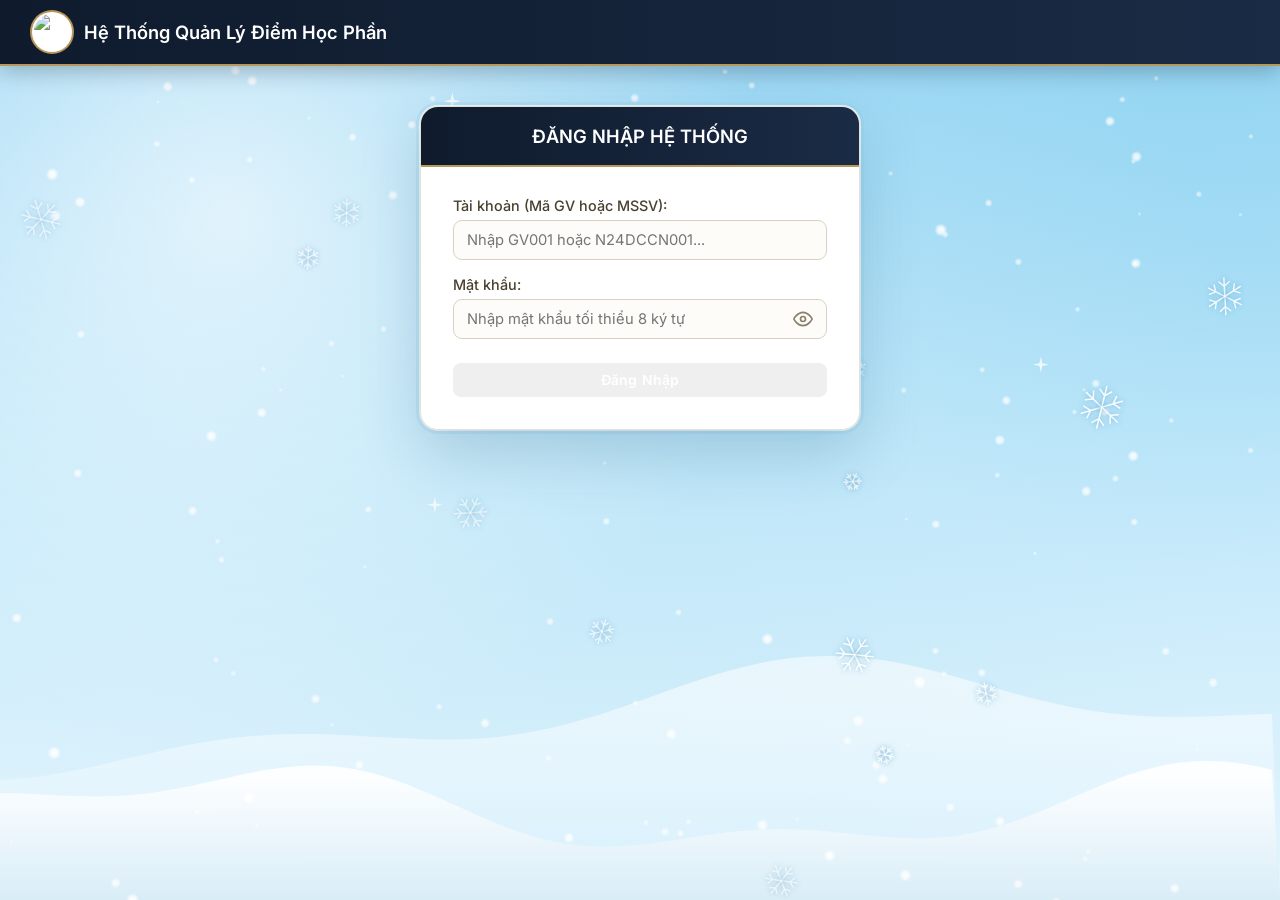
==== commit 5a9f1585: "xoa mac dinh so tin chi mon hoc" ====
--- a/templates/index.html
+++ b/templates/index.html
@@ -441,7 +441,7 @@
                     </div>
                     <div class="form-group">
                         <label>Số tín chỉ:</label>
-                        <input type="number" id="monSoTc" class="form-control" value="3" min="1" max="10" required>
+                        <input type="number" id="monSoTc" class="form-control" min="1" max="10" required>
                     </div>
                     <div class="form-group">
                         <label>Tỷ lệ điểm (%) &mdash; tổng phải bằng 100:</label>
@@ -1396,7 +1396,7 @@
             document.getElementById("monMa").value = "";
             document.getElementById("monMa").removeAttribute("readonly");
             document.getElementById("monTen").value = "";
-            document.getElementById("monSoTc").value = 3;
+            document.getElementById("monSoTc").value = "";
             datTyLeModal(0.1, 0.1, 0.2, 0.6);
             moModal("modalMonHoc");
         }
